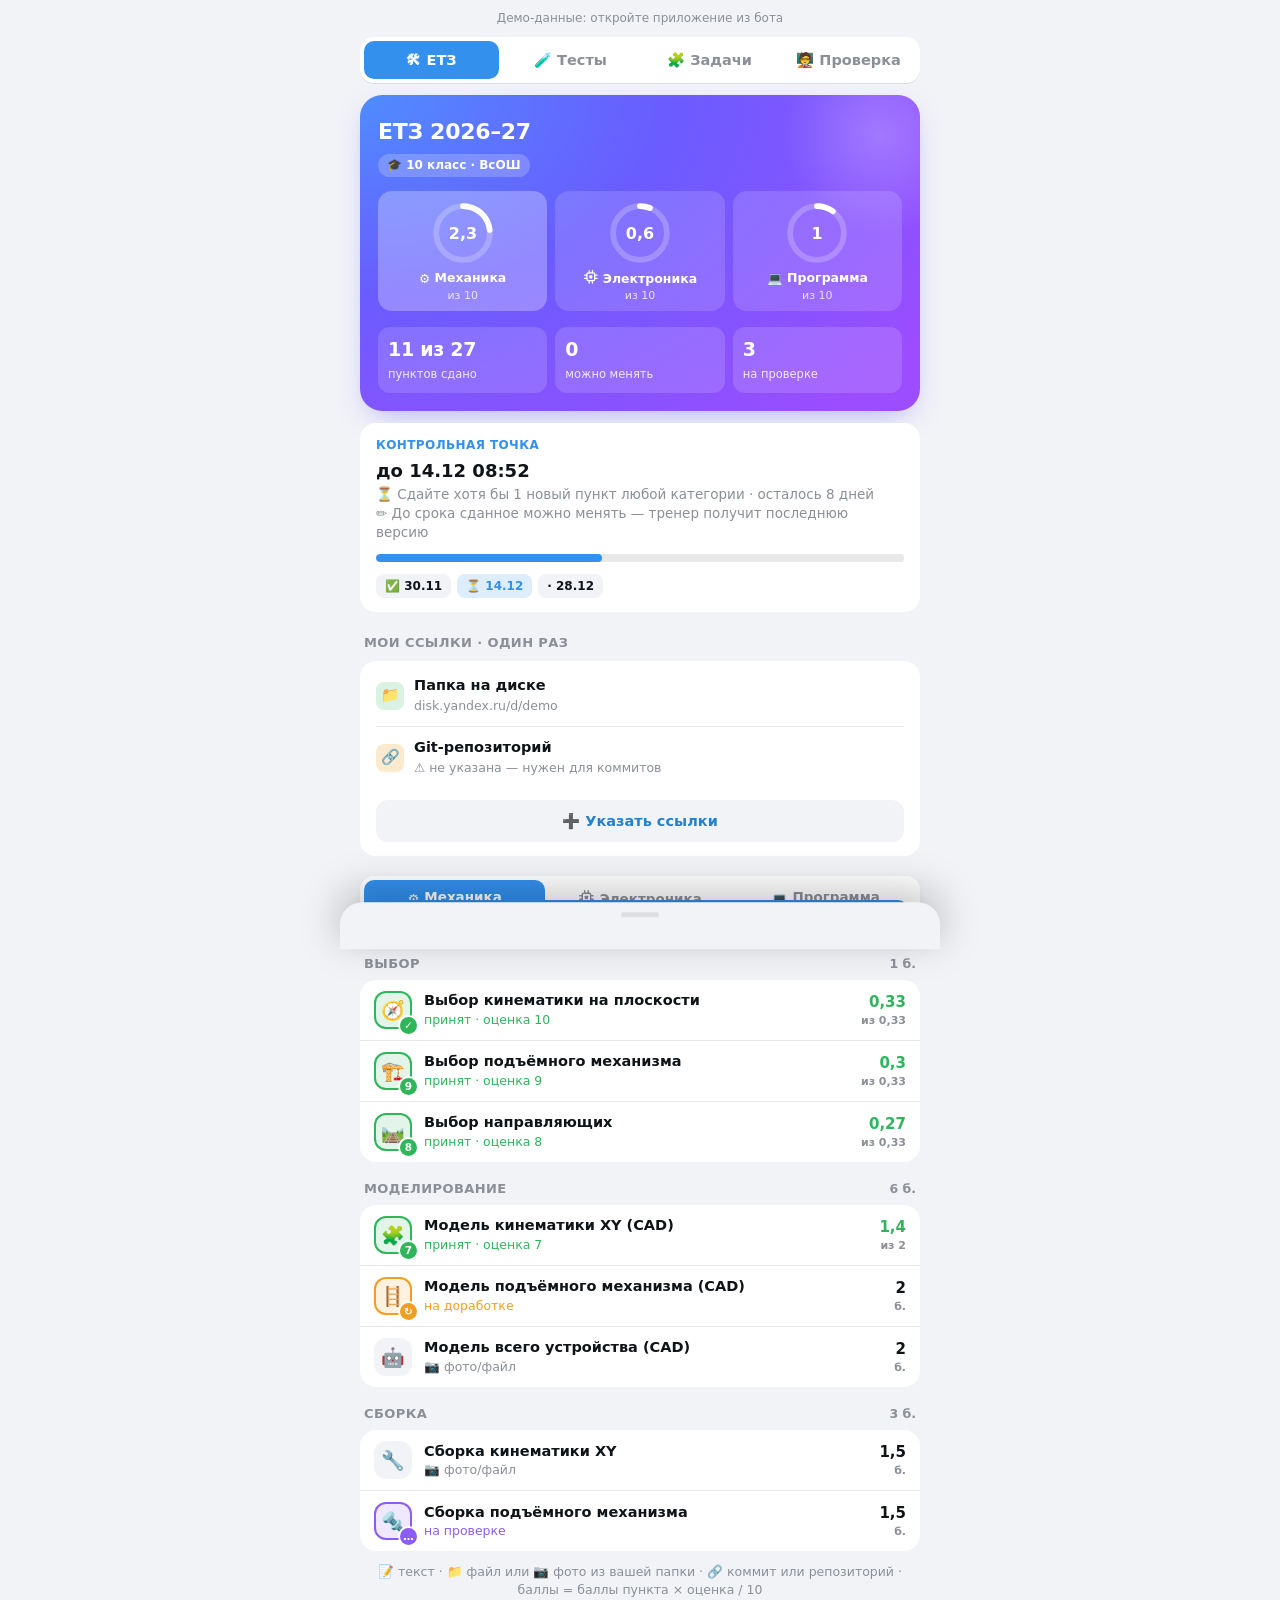
==== docs/app/index.html @ 1a405d2d "Приложение, «Задачи»: тренерам — признаки нейросети у учеников и переход к коду ученика в боте (tkv_" ====
<!doctype html>
<html lang="ru">
<head>
<meta charset="utf-8">
<meta name="viewport" content="width=device-width,initial-scale=1,maximum-scale=1,viewport-fit=cover">
<meta name="robots" content="noindex">
<title>CPM Robotics</title>
<script src="https://telegram.org/js/telegram-web-app.js"></script>
<style>
:root{
  --bg:var(--tg-theme-secondary-bg-color,#f2f3f7);
  --card:var(--tg-theme-section-bg-color,var(--tg-theme-bg-color,#fff));
  --text:var(--tg-theme-text-color,#0f1419);
  --hint:var(--tg-theme-hint-color,#8a8f98);
  --link:var(--tg-theme-link-color,#2481cc);
  --accent:var(--tg-theme-button-color,#3390ec);
  --accent-t:var(--tg-theme-button-text-color,#fff);
  --sep:var(--tg-theme-section-separator-color,rgba(127,127,127,.18));
  --ok:#2fb55a;--rev:#8b5cf6;--warn:#f0a020;--bad:#e5484d;--none:#9aa1ab;
  --r:16px;
}
@media (prefers-color-scheme:dark){:root:not(.tg){--bg:#101418;--card:#1b2128;--text:#f1f3f5;--hint:#8b95a1;--sep:rgba(255,255,255,.08)}}
*{box-sizing:border-box;-webkit-tap-highlight-color:transparent}
[hidden]{display:none!important}
html,body{margin:0;background:var(--bg);color:var(--text)}
body{font:15px/1.4 -apple-system,system-ui,"Segoe UI",Roboto,sans-serif;padding:10px 14px calc(24px + env(safe-area-inset-bottom));min-height:100vh}
.wrap{max-width:560px;margin:0 auto}
button{font:inherit;color:inherit}

/* tabs */
.tabs{position:sticky;top:0;z-index:5;display:flex;gap:4px;padding:4px;margin:0 0 12px;border-radius:14px;background:var(--card);box-shadow:0 1px 0 var(--sep)}
.tabs button{flex:1;min-width:0;white-space:nowrap;overflow:hidden;text-overflow:ellipsis;border:0;background:none;padding:9px 0;border-radius:10px;font-weight:700;font-size:14.5px;color:var(--hint);transition:background .2s,color .2s}
.tabs button.on{background:var(--accent);color:var(--accent-t)}
@media (max-width:400px){.tabs button{font-size:13px}}
.pane{display:none}.pane.on{display:block}

/* hero */
.hero{position:relative;overflow:hidden;border-radius:22px;padding:20px 18px 18px;color:#fff;box-shadow:0 10px 30px -12px rgba(90,80,255,.55)}
.hero.rep{background:radial-gradient(120% 140% at 0% 0%,#4f8cff 0%,#6a5cff 45%,#9b4dff 100%)}
.hero.job{background:radial-gradient(120% 140% at 0% 0%,#f7b733 0%,#fc6767 55%,#c2367a 100%);box-shadow:0 10px 30px -12px rgba(252,103,103,.55)}
.hero.tst{background:radial-gradient(120% 140% at 0% 0%,#18c29c 0%,#13a2c8 50%,#2f6bff 100%);box-shadow:0 10px 30px -12px rgba(19,162,200,.55)}
.hero::after{content:"";position:absolute;right:-60px;top:-60px;width:200px;height:200px;border-radius:50%;background:radial-gradient(circle,rgba(255,255,255,.22),rgba(255,255,255,0) 70%)}
.hero .top{display:flex;align-items:center;gap:16px;position:relative;z-index:1}
.ring{width:96px;height:96px;flex:none}
.ring circle{fill:none;stroke-width:9}
.ring .bgc{stroke:rgba(255,255,255,.22)}
.ring .fg{stroke:#fff;stroke-linecap:round;transition:stroke-dashoffset 1.1s cubic-bezier(.2,.8,.2,1)}
.ring text{fill:#fff;font-weight:800}
.hello{font-size:13px;opacity:.85}
.title{font-size:22px;font-weight:800;letter-spacing:-.3px;margin:2px 0 6px}
.chip{display:inline-flex;align-items:center;gap:5px;font-size:12px;font-weight:600;padding:3px 9px;border-radius:99px;background:rgba(255,255,255,.2)}
.stats{display:grid;grid-template-columns:repeat(3,1fr);gap:8px;margin-top:16px;position:relative;z-index:1}
.stat{background:rgba(255,255,255,.14);border-radius:12px;padding:9px 10px}
.stat b{display:block;font-size:19px;font-weight:800;letter-spacing:-.3px}
.stat span{font-size:11.5px;opacity:.85}
.stat b small{font-size:12px;font-weight:700;opacity:.75;letter-spacing:0}
.stat .bar{height:4px;border-radius:2px;background:rgba(255,255,255,.25);margin:4px 0 3px;overflow:hidden}
.stat .bar i{display:block;height:100%;width:0;border-radius:2px;background:#fff;transition:width 1s ease}.num{font:800 40px/1 ui-monospace,Menlo,Consolas,monospace;letter-spacing:2px;margin:4px 0}
.copy{border:0;border-radius:10px;padding:7px 12px;background:rgba(255,255,255,.22);color:#fff;font-weight:700;font-size:13px}

h2{font-size:13px;font-weight:600;text-transform:uppercase;letter-spacing:.4px;color:var(--hint);margin:22px 4px 8px}
.card{background:var(--card);border-radius:var(--r);padding:14px 16px}
.now .lbl{font-size:12px;font-weight:700;color:var(--accent);text-transform:uppercase;letter-spacing:.4px}
.now .nm{font-size:18px;font-weight:700;margin:4px 0 2px}
.now .meta{color:var(--hint);font-size:13.5px}
.timebar{height:8px;border-radius:4px;background:var(--sep);overflow:hidden;margin:12px 0 6px}
.timebar i{display:block;height:100%;border-radius:4px;width:0;transition:width 1s ease}
.tl{display:flex;justify-content:space-between;font-size:12px;color:var(--hint)}
.need{display:flex;flex-wrap:wrap;gap:6px;margin-top:12px}
.need span{font-size:12px;padding:4px 9px;border-radius:8px;background:var(--bg)}
.empty{text-align:center;padding:24px 16px}
.empty .em{font-size:42px}
.empty .sub{margin-top:4px}

/* list (stages + events) */
.st{position:relative;display:flex;gap:12px;padding:0 0 10px}
.st .rail{position:relative;width:30px;flex:none;display:flex;justify-content:center}
.st .rail::before{content:"";position:absolute;top:32px;bottom:-10px;width:2px;background:var(--sep)}
.st:last-child .rail::before{display:none}
.dot{position:relative;z-index:1;width:30px;height:30px;border-radius:50%;display:flex;align-items:center;justify-content:center;color:#fff;font-weight:800;font-size:13px;margin-top:10px}
.body{flex:1;min-width:0;background:var(--card);border-radius:var(--r);padding:11px 14px;cursor:pointer;transition:transform .15s}
.body:active{transform:scale(.985)}
.st.cur .body{box-shadow:0 0 0 2px var(--accent)}
.row1{display:flex;align-items:center;gap:8px}
.row1 b{flex:1;min-width:0;font-size:15px;white-space:nowrap;overflow:hidden;text-overflow:ellipsis}
.pill{flex:none;font-size:11.5px;font-weight:700;padding:3px 8px;border-radius:8px}
.cv{flex:none;color:var(--hint);font-size:20px;line-height:1;transition:transform .25s}
.open .cv{transform:rotate(90deg)}
.sub{font-size:12.5px;color:var(--hint);margin-top:2px}
.score{display:inline-flex;gap:2px;margin-left:4px;vertical-align:-1px}
.score i{width:6px;height:10px;border-radius:2px;background:var(--sep)}
.more{display:grid;grid-template-rows:0fr;transition:grid-template-rows .25s ease}
.more>div{overflow:hidden}
.open .more{grid-template-rows:1fr}
.more p{margin:10px 0 0;font-size:13.5px}
.more .k{color:var(--hint)}
.act{display:block;width:100%;margin-top:12px;border:0;border-radius:12px;padding:11px;font-weight:700;font-size:14.5px;background:var(--accent);color:var(--accent-t)}
.act.alt{background:var(--bg);color:var(--link)}
.ev .body{display:block}
.bar{height:8px;border-radius:4px;background:var(--sep);overflow:hidden;margin-top:8px}
.bar i{display:block;height:100%;border-radius:4px}

/* проверка (тренер) */
.hero.chk{background:radial-gradient(120% 140% at 0% 0%,#ff8a4c 0%,#f0569b 50%,#8b5cf6 100%);box-shadow:0 10px 30px -12px rgba(240,86,155,.5)}
.hero .act.lt{background:#fff;color:#c2367a;margin-top:14px;position:relative;z-index:1}
.dl{display:flex;align-items:center;gap:10px;padding:10px 0;border-top:1px solid var(--sep)}
.dl:first-child{border-top:0;padding-top:0}.dl:last-child{padding-bottom:0}
.dl .n{width:28px;height:28px;flex:none;border-radius:8px;display:flex;align-items:center;justify-content:center;font-weight:800;font-size:13px;color:#fff}
.dl .t{flex:1;min-width:0}.dl .t b{display:block;white-space:nowrap;overflow:hidden;text-overflow:ellipsis;font-size:14.5px}
.dl .t span{font-size:12.5px;color:var(--hint)}
.dl .mini{flex:none;border:0;border-radius:9px;padding:6px 10px;background:var(--bg);color:var(--link);font-weight:700;font-size:12.5px}
.search{display:flex;gap:8px;align-items:center;background:var(--card);border-radius:12px;padding:0 12px;margin-bottom:8px}
.search input{flex:1;min-width:0;border:0;outline:0;background:none;color:var(--text);font:inherit;padding:11px 0}
.search input::placeholder{color:var(--hint)}
.chips{display:flex;gap:6px;overflow-x:auto;margin-bottom:10px;scrollbar-width:none}
.chips::-webkit-scrollbar{display:none}
.chips button{flex:none;border:0;border-radius:99px;padding:6px 12px;font-size:13px;font-weight:600;background:var(--card);color:var(--hint)}
.chips button.on{background:var(--text);color:var(--card)}
.mx{overflow-x:auto}
.mx table{border-collapse:separate;border-spacing:4px;width:100%}
.mx th{font-size:12px;font-weight:600;color:var(--hint);padding:0 0 2px}
.mx td.nm{padding:0 6px 0 2px;font-size:14.5px;white-space:nowrap;max-width:46vw;overflow:hidden;text-overflow:ellipsis;cursor:pointer}
.mx td.nm i{font-style:normal;color:var(--hint);font-size:12px}
.mx td.c{width:40px;min-width:40px;height:36px;border-radius:9px;text-align:center;font-weight:800;font-size:14px;color:#fff;background:var(--sep);cursor:pointer;transition:transform .12s}
.mx td.c:active{transform:scale(.9)}
.legend{display:flex;flex-wrap:wrap;gap:4px 12px;font-size:12px;color:var(--hint);margin-top:10px}
.legend span::before{content:"";display:inline-block;width:10px;height:10px;border-radius:3px;margin-right:5px;vertical-align:-1px;background:var(--c)}
/* панель снизу: формы */
.ov{position:fixed;inset:0;z-index:30;background:rgba(0,0,0,.45);opacity:0;pointer-events:none;transition:opacity .2s}
.ov.on{opacity:1;pointer-events:auto}
.sh{position:fixed;left:0;right:0;bottom:0;z-index:31;max-width:600px;margin:0 auto;max-height:92vh;overflow-y:auto;overscroll-behavior:contain;
  background:var(--bg);border-radius:22px 22px 0 0;padding:6px 16px calc(22px + env(safe-area-inset-bottom));
  transform:translateY(105%);transition:transform .3s cubic-bezier(.2,.8,.2,1);box-shadow:0 -10px 40px rgba(0,0,0,.25)}
.sh.on{transform:none}
.sh::before{content:"";display:block;width:38px;height:5px;border-radius:3px;background:var(--sep);margin:4px auto 10px}
.shh{display:flex;align-items:center;gap:8px;margin-bottom:4px}.shh b{flex:1;font-size:19px;letter-spacing:-.2px}
.shh .x{flex:none;border:0;background:var(--card);border-radius:50%;width:32px;height:32px;color:var(--hint);font-size:15px}
.sht{font-weight:700;font-size:15.5px}.shs{color:var(--hint);font-size:13px;margin-top:2px}
.cmt{background:color-mix(in srgb,var(--warn) 15%,var(--card));border-radius:12px;padding:10px 12px;margin-top:10px;font-size:14px}
.fld{display:block;background:var(--card);border-radius:12px;padding:9px 12px 8px;margin-top:10px;position:relative;transition:box-shadow .15s}
.fld .fl{display:block;font-size:12px;font-weight:600;color:var(--hint);margin-bottom:2px;padding-right:60px}
.fld textarea,.fld input{display:block;width:100%;border:0;outline:0;background:none;color:var(--text);font:inherit;resize:none;padding:2px 0}
.fld textarea{min-height:44px}
.fld input[type=datetime-local]{min-height:30px}
.fld .cnt{position:absolute;right:12px;top:9px;font-size:11px;color:var(--hint)}.fld .cnt.bad{color:var(--bad);font-weight:700}
.fld .fh{display:block;font-size:12px;color:var(--hint);margin-top:4px}
.fld .fe{display:block;font-size:12.5px;color:var(--bad);margin-top:3px}.fld .fe:empty{display:none}
.fld:focus-within{box-shadow:0 0 0 1.5px var(--accent)}.fld.bad{box-shadow:0 0 0 1.5px var(--bad)}
.act.ok{background:var(--ok);color:#fff}
.act.warn{background:color-mix(in srgb,var(--warn) 18%,var(--card));color:#c27a00}
.act.ghost{background:none;color:var(--hint);font-weight:600;margin-top:4px}
.row2{display:flex;gap:8px}.row2 .act{flex:1}
.lbl2{font-size:12px;font-weight:600;color:var(--hint);margin:14px 2px 0}
.scores{display:grid;grid-template-columns:repeat(5,1fr);gap:6px;margin-top:6px}
.scores button{border:0;border-radius:11px;padding:11px 0;font-weight:800;font-size:15px;background:var(--card);color:var(--text);transition:transform .1s}
.scores button:active{transform:scale(.92)}
.scores button.on{background:var(--ok);color:#fff}
.rtext{background:var(--card);border-radius:12px;padding:10px 12px;margin-top:10px;font-size:14px;white-space:pre-wrap;word-break:break-word}
.rtext .k{font-size:12px;font-weight:600;color:var(--hint);margin-top:8px}.rtext .k:first-child{margin-top:0}.rtext p{margin:2px 0 0}
.links{display:flex;gap:8px;margin-top:10px}
.links button{flex:1;min-width:0;border:0;border-radius:11px;padding:10px;background:var(--card);color:var(--link);font-weight:700;font-size:13.5px;white-space:nowrap;overflow:hidden;text-overflow:ellipsis}
.qchips{display:flex;flex-wrap:wrap;gap:6px;margin-top:8px}
.qchips button{border:0;border-radius:99px;padding:6px 11px;font-size:12.5px;background:var(--card);color:var(--link)}
.pi{background:var(--card);border-radius:var(--r);padding:12px 14px;margin-bottom:8px;cursor:pointer;transition:transform .15s}
.pi:active{transform:scale(.985)}
.pi .r1{display:flex;align-items:center;gap:8px}.pi .r1 b{flex:1;min-width:0;white-space:nowrap;overflow:hidden;text-overflow:ellipsis}
.pi .ex{font-size:13px;color:var(--hint);margin-top:4px;display:-webkit-box;-webkit-line-clamp:2;-webkit-box-orient:vertical;overflow:hidden}
.late{color:var(--bad);font-weight:700}
.banner{display:flex;align-items:center;gap:10px;background:color-mix(in srgb,var(--accent) 14%,var(--card));border-radius:var(--r);padding:12px 14px;margin-bottom:12px}
.banner .t{flex:1;min-width:0;font-size:14px}.banner .act{width:auto;margin:0;padding:8px 14px}
.banner .x{border:0;background:none;color:var(--hint);font-size:16px}
.tn{display:flex;justify-content:space-between;gap:8px;font-weight:700;margin-top:12px;font-size:14px}
.tq{display:flex;gap:8px;align-items:flex-start;font-size:13.5px;padding:6px 0;border-top:1px solid var(--sep)}
.tq .qi{flex:none;width:18px;text-align:center}.tq .qt{flex:1;min-width:0;word-break:break-word}
.tq .qh{display:block;color:var(--hint);font-size:12.5px}.tq .qs{flex:none;font-weight:800}
.foot{text-align:center;color:var(--hint);font-size:12px;margin-top:18px}
.demo{display:none;margin:0 0 10px;text-align:center;font-size:12px;color:var(--hint)}
.fade{opacity:0;transform:translateY(8px);animation:in .5s cubic-bezier(.2,.8,.2,1) forwards}
@keyframes in{to{opacity:1;transform:none}}
@media (prefers-reduced-motion:reduce){.fade{animation:none;opacity:1;transform:none}.ring .fg,.timebar i{transition:none}}

/* ЕТЗ */
.rings{display:grid;grid-template-columns:repeat(3,1fr);gap:8px;margin-top:14px;position:relative;z-index:1}
.rg{border:0;background:rgba(255,255,255,.14);border-radius:14px;padding:10px 4px 8px;text-align:center;color:#fff;cursor:pointer;transition:background .2s,transform .12s}
.rg:active{transform:scale(.96)}.rg.on{background:rgba(255,255,255,.28)}
.rg .ring{display:block;margin:0 auto}
.rg .l{font-size:12.5px;font-weight:700;margin-top:4px;white-space:nowrap;overflow:hidden;text-overflow:ellipsis}
.rg .m{font-size:11px;opacity:.8}
.rings.dark{margin:12px 0 4px}.rings.dark .rg{background:var(--card);color:var(--text);cursor:default}
.rings.dark .ring .bgc{stroke:var(--sep)}.rings.dark .ring .fg{stroke:var(--ok)}.rings.dark .ring text{fill:var(--text)}
.cps{display:flex;gap:6px;overflow-x:auto;margin-top:12px;scrollbar-width:none}.cps::-webkit-scrollbar{display:none}
.cps span{flex:none;font-size:12px;font-weight:700;padding:4px 9px;border-radius:8px;background:var(--bg)}
.cps span.cur{background:color-mix(in srgb,var(--accent) 16%,var(--card));color:var(--accent)}
.seg{position:sticky;top:58px;z-index:4;display:flex;gap:4px;padding:4px;background:var(--card);border-radius:14px;margin:20px 0 0;box-shadow:0 4px 14px -10px rgba(0,0,0,.4);scroll-margin-top:62px}
.seg button{flex:1;min-width:0;border:0;background:none;border-radius:10px;padding:8px 2px 7px;font-weight:700;font-size:13.5px;color:var(--hint);white-space:nowrap;overflow:hidden;text-overflow:ellipsis}
.seg button small{display:block;font-weight:600;font-size:11px;margin-top:1px}
.seg button.on{background:var(--accent);color:var(--accent-t)}
.grp{display:flex;justify-content:space-between;align-items:baseline;margin:18px 4px 7px}
.grp b{font-size:13px;font-weight:700;text-transform:uppercase;letter-spacing:.4px;color:var(--hint)}
.grp span{font-size:12.5px;font-weight:700;color:var(--hint);white-space:nowrap;flex:none;margin-left:10px}
.list{border-radius:var(--r);overflow:hidden;background:var(--card)}
.it{display:flex;align-items:center;gap:12px;padding:11px 14px;border-top:1px solid var(--sep);cursor:pointer;transition:background .15s}
.list .it:first-child{border-top:0}
.it:active{background:color-mix(in srgb,var(--text) 5%,transparent)}
.it.inc{box-shadow:inset 3px 0 0 var(--accent)}
.it .ic{width:38px;height:38px;flex:none;border-radius:12px;display:flex;align-items:center;justify-content:center;font-size:19px;background:var(--bg);position:relative}
.it .ic .bd{position:absolute;right:-5px;bottom:-5px;min-width:17px;height:17px;padding:0 3px;border-radius:9px;color:#fff;font-size:10.5px;font-weight:800;line-height:17px;text-align:center;box-shadow:0 0 0 2px var(--card)}
.cico{display:inline-flex;vertical-align:-.14em}.cico svg{width:1.25em;height:1.25em}
.it .tx{flex:1;min-width:0}
.it .tx b{display:block;font-size:14.5px;font-weight:600;line-height:1.3}
.it .tx span{display:block;font-size:12.5px;color:var(--hint);margin-top:1px}
.it .pt{flex:none;text-align:right;font-weight:800;font-size:15px;min-width:40px}
.it .pt small{display:block;font-weight:600;font-size:11px;color:var(--hint)}
.it .bdg{flex:none;display:flex;gap:4px}
.legend2{margin:12px 4px 0;text-align:center}
.cart{position:fixed;left:12px;right:12px;bottom:calc(12px + env(safe-area-inset-bottom));z-index:20;max-width:536px;margin:0 auto;display:flex;align-items:center;gap:10px;
  background:var(--accent);color:var(--accent-t);border-radius:16px;padding:10px 10px 10px 16px;box-shadow:0 12px 30px -10px rgba(0,0,0,.45);transform:translateY(160%);transition:transform .3s cubic-bezier(.2,.8,.2,1)}
.cart.on{transform:none}
.cart .t{flex:1;min-width:0;font-weight:800;font-size:14.5px;cursor:pointer}.cart .t small{display:block;font-weight:600;opacity:.85;font-size:12px}
.cart button{flex:none;border:0;border-radius:11px;padding:11px 16px;background:var(--accent-t);color:var(--accent);font-weight:800}
body.withcart{padding-bottom:calc(96px + env(safe-area-inset-bottom))}
.scores{grid-template-columns:repeat(6,1fr)}
.act.dim{opacity:.55}
.dl .n{font-size:15px}
</style>
</head>
<body>
<div class="wrap">
  <div class="demo" id="demo">Демо-данные: откройте приложение из бота</div>
  <div id="banner"></div>
  <nav class="tabs" id="tabs">
    <button data-t="r" class="on">🛠 ЕТЗ</button>
    <button data-t="k">🧪 Тесты</button>
    <button data-t="j" hidden>🧩 Задачи</button>
    <button data-t="c" hidden>🧑‍🏫 Проверка</button>
  </nav>
  <main class="pane on" id="pane-r"></main>
  <main class="pane" id="pane-k"></main>
  <main class="pane" id="pane-j"></main>
  <main class="pane" id="pane-c"></main>
  <div class="foot" id="foot"></div>
</div>
<div class="ov" id="ov"></div>
<div class="sh" id="sh" role="dialog" aria-modal="true"></div>

<script>
(async function(){
const tg = window.Telegram && Telegram.WebApp;
const inTg = !!(tg && tg.platform && tg.platform !== 'unknown');
const $ = id => document.getElementById(id);
const h = (tag, cls, text) => { const e = document.createElement(tag); if (cls) e.className = cls; if (text != null) e.textContent = text; return e; };
const haptic = (k) => { try { inTg && (k === 'sel' ? tg.HapticFeedback.selectionChanged() : tg.HapticFeedback.impactOccurred(k)); } catch (e) {} };

/* ---------- data ---------- */
function decode(s){
  s = s.replace(/-/g,'+').replace(/_/g,'/'); while (s.length % 4) s += '=';
  const bin = atob(s), b = new Uint8Array(bin.length);
  for (let i = 0; i < bin.length; i++) b[i] = bin.charCodeAt(i);
  return JSON.parse(new TextDecoder().decode(b));
}
async function decodeZ(s){   // ?z= — то же, сжатое zlib (длинная сводка тренера)
  s = s.replace(/-/g,'+').replace(/_/g,'/'); while (s.length % 4) s += '=';
  const bin = atob(s), b = new Uint8Array(bin.length);
  for (let i = 0; i < bin.length; i++) b[i] = bin.charCodeAt(i);
  const out = new Blob([b]).stream().pipeThrough(new DecompressionStream('deflate'));
  return JSON.parse(await new Response(out).text());
}
let data = null, zfail = false;
const QS = new URLSearchParams(location.search);
try { if (QS.get('d')) data = decode(QS.get('d')); } catch (e) {}
if (!data && QS.get('z')) { try { data = await decodeZ(QS.get('z')); } catch (e) { zfail = true; } }
const DEMO_E = {"c":[["m","Механика",[["Выбор",10.0],["Моделирование",60.0],["Сборка",30.0]],"фото/файл"],["e","Электроника",[["Выбор",10.0],["Печатная плата",90.0]],"файл"],["p","Программа",[["Git",10.0],["Низкий уровень · микроконтроллер",15.0],["Верхний уровень · логика и перемещение шашек",40.0],["Камера · компьютерное зрение",35.0]],"файл"]],"i":[[101,0,0,"Выбор кинематики на плоскости","Какую кинематику выбрали (декартова, H-bot, CoreXY…) и почему",9,"t","",0.3333,0.3333,0.3333,"🧭"],[102,0,0,"Выбор подъёмного механизма","Чем поднимаете рабочий орган и почему",9,"t","",0.3333,0.3333,0.3333,"🏗️"],[103,0,0,"Выбор направляющих","Какие направляющие и почему",9,"t","",0.3333,0.3333,0.3333,"🛤️"],[104,0,1,"Модель кинематики XY (CAD)","Фото (скриншот) или файл модели из CAD",9,"f","",2.0,2.0,2.0,"🧩"],[105,0,1,"Модель подъёмного механизма (CAD)","Фото (скриншот) или файл модели из CAD",9,"f","",2.0,2.0,2.0,"🪜"],[106,0,1,"Модель всего устройства (CAD)","Фото (скриншот) или файл сборки всего устройства в CAD",9,"f","",2.0,2.0,2.0,"🤖"],[107,0,2,"Сборка кинематики XY","Фото или видео собранной кинематики",9,"f","",1.5,1.5,1.0,"🔧"],[108,0,2,"Сборка подъёмного механизма","Фото или видео собранного механизма",9,"f","",1.5,1.5,1.0,"🔩"],[109,0,2,"Поворот шашки на любой угол 0–360°","Видео: удерживаемая шашка поворачивается на заданный угол",11,"f","",0.0,0.0,1.0,"🔄"],[201,1,0,"Выбор устройства высокого уровня (ПК / микрокомпьютер)","Что будет обрабатывать изображение и почему",9,"t","",0.3333,0.3333,0.3333,"🖥️"],[202,1,0,"Выбор контроллера","Какой контроллер и почему",9,"t","",0.3333,0.3333,0.3333,"🎛️"],[203,1,0,"Выбор питания","Источник питания, напряжения, токи",9,"t","",0.3333,0.3333,0.3333,"🔋"],[204,1,1,"Структурная схема","Файл или скриншот схемы",9,"f","",1.0,1.0,1.0,"🗺️"],[205,1,1,"Принципиальная схема","Файл схемы из CAD",9,"f","",2.0,2.0,2.0,"✏️"],[206,1,1,"Разводка печатной платы","Файл платы или проекта из CAD",9,"f","",3.0,3.0,3.0,"🔀"],[207,1,1,"Монтаж платы","Видео: плата собрана и работает",9,"f","",2.0,2.0,2.0,"🪛"],[208,1,1,"Соблюдены требования к плате","Видео: разъёмы А (аналог.), Б (цифр.), В (UART) работают",9,"f","",1.0,1.0,1.0,"📋"],[301,2,0,"Git-репозиторий","Ссылка на репозиторий проекта (GitHub, GitLab…) с открытым доступом",9,"r","",1.0,1.0,1.0,"🌿"],[302,2,1,"Связь ПК и контроллера","Коммит с кодом связи; видео — по желанию",9,"fc","f",0.75,0.75,0.75,"📡"],[306,2,1,"Движение рабочего органа и подъёмного механизма","Коммит и видео движения",9,"fc","",0.75,0.75,0.75,"🦾"],[307,2,2,"Начальное положение шашек; захват, перенос, установка в клетку","Коммит и видео: шашка перенесена в заданную клетку",9,"fc","",1.7778,1.4545,1.4545,"♟️"],[308,2,2,"Задача с вводом параметров и выводом с ПК","Ввод номера задачи и клеток, вывод хода решения на ПК. Коммит и видео",9,"fc","",1.3333,1.0909,1.0909,"⌨️"],[309,2,2,"Стопка до 5 шашек","Коммит и видео: шашки ставятся друг на друга",9,"fc","",0.8889,0.7273,0.7273,"🥞"],[310,2,2,"Захват верхней шашки из стопки","Коммит и видео",10,"fc","",0.0,0.7273,0.7273,"🔝"],[303,2,3,"Цвета на изображении и их координаты","Коммит и фото/скриншот: найденные шашки и их координаты",9,"fc","",2.1,1.05,1.05,"🎨"],[304,2,3,"Определение листа на поле по меткам ArUco","Коммит и фото/скриншот: найденный лист операционного поля",9,"fc","",1.4,0.7,0.7,"📄"],[305,2,3,"Чтение маркеров на шашках (ArUco, AprilTag, QR)","Коммит и фото/скриншот: прочитанные маркеры",10,"fc","",0.0,0.7,0.7,"🏷️"],[311,2,3,"Графическая фигура на наклейке","Коммит и видео: распознана фигура на наклейке",10,"fc","",0.0,1.05,1.05,"🖼️"]]};   // справочник для демо (в боте он приходит в ссылке)
const now = Date.now()/1000, D = 86400;
let demo = false;
if (!data && !inTg) {
  demo = true;
  data = {v:3, b:'', t:now, e:DEMO_E,
    r:{g:'ВсОШ', gr:10, s:'X987wnnrn' + 'X8nnrnnn' + 'Xr' + 'n'.repeat(9), l:['https://disk.yandex.ru/d/demo', ''],
       cp:[[now-6*D,'ok'],[now+8*D,'next'],[now+22*D,'future']],
       d:{'105':{c:'Нет скриншота подъёмника в разрезе', f:'https://disk.yandex.ru/d/demo/lift.png', v:1}}},
    k:{n:'0417', e:[[12,'Олимпиада — школьный этап','01.11.2026',34,40,1,now+25*D,
        [['Теория',14,20,[['Задание 1','42',1,4],['Задание 2','3,14',1,4],['Задание 3','',0,0,'12',4],['Задание 4','B',1,6],['Задание 5','17',0,0,'21',2]]],
         ['Практика',20,20,[['Робот проехал трассу','да',1,10],['Время, с','48',1,10],['Комментарий','аккуратная сборка',2,0]]]]],
       [9,'Входной тест','15.10.2026',18,30,0,0]]},
    j:{t:[[1,'4 светодиода',10,1,now+9*D,'💡',[['Начальное состояние — все 4 светодиода на 20 %',2],['Яркость по номеру, остальные не меняются',3],['Яркость больше 100 → 100 %',1],['Яркость меньше 0 → 0 %',1],['Неверный номер — все 4 мигают 3 раза',2],['После ошибки — прежнее состояние',1]]],
          [2,'Бегущий огонь',10,0,0,'🚦',[['Скорость',5],['Направление',5]]]],
       m:[[1,7.5,3,[2,3,1,0,1,0.5]]],
       s:{g:['ВсОШ Роботы','Pico 7–8'], u:[['Волкова Д.',0,[[1,10,2]]],['Зайцева В.',1,[[1,7.5,3]]],['Иванов А.',0,[[1,4,1]]],['Козлов Р.',1,[]]]}},
    c:{g:'ВсОШ', q:3, a:1, cp:[[1,now-6*D],[2,now+8*D],[3,now+22*D]],
       u:[[1,'Волкова Д.',9,'X98Xrnnnn'+'X9nnnnnn'+'X'+'n'.repeat(10),0],[2,'Зайцева В.',10,'XXX9X8nnn'+'XXXnnnnn'+'X7'+'n'.repeat(9),0],
          [3,'Иванов А.',10,'X987wnnrn'+'X8nnrnnn'+'Xr'+'n'.repeat(9),0],[4,'Козлов Р.',11,'987'+'n'.repeat(25),1],
          [5,'Новиков Л.',9,'n'.repeat(28),2],[6,'Орлова Е.',11,'XXXXXXXX9'+'XXX9Xnnn'+'X9X'+'n'.repeat(8),0],[7,'Смирнов К.',10,'w'+'n'.repeat(27),1,0]],
       p:[[21,3,108,1,now-2*D,'Собрали подъёмник на ходовом винте, видео подъёма и опускания.','https://disk.yandex.ru/d/demo/lift.mp4','',0],
          [22,3,205,1,now-30*3600,'','https://disk.yandex.ru/d/demo/schema.pdf','',0],
          [23,3,302,1,now-5*3600,'Связь по UART 115200, протокол — строки G-кода','','https://github.com/demo/robot/commit/3f2a9c1',0]]}};
}
data = data || {v:3};
const BOT = data.b || '';

function openBot(arg){
  if (!BOT) { inTg ? tg.showAlert('Откройте чат с ботом.') : null; return; }
  const url = 'https://t.me/' + BOT + '?start=' + arg;
  haptic('medium');
  if (inTg) { tg.openTelegramLink(url); tg.close(); } else location.href = url;
}

/* ---------- отправка боту ----------
   Кнопка «📱 Приложение» под полем ввода (в ссылке kb=1) — страница отправляет Telegram.WebApp.sendData, бот отвечает
   в чате и присылает свежую кнопку. Кнопка меню («Приложение» слева от поля ввода) так не умеет: там действие
   сохраняется, бот присылает кнопку под полем ввода — оттуда оно уходит одним касанием. */
const KB = inTg && QS.get('kb') === '1';
const MAXT = 1500;
function notify(t){ inTg ? tg.showAlert(t) : alert(t); }
function store(k, v){ try { v == null ? localStorage.removeItem(k) : localStorage.setItem(k, typeof v === 'string' ? v : JSON.stringify(v)); } catch (e) {} }
function load(k){ try { const v = localStorage.getItem(k); return v ? JSON.parse(v) : null; } catch (e) { return null; } }
/* «Не отправлено» — ещё и в CloudStorage Telegram: localStorage у кнопки меню и кнопки под полем ввода бывает разный */
const cloud = inTg && tg.CloudStorage && tg.isVersionAtLeast && tg.isVersionAtLeast('6.9') ? tg.CloudStorage : null;
function setPending(v){
  store('pending', v);
  if (cloud) { try { v ? cloud.setItem('pending', JSON.stringify(v)) : cloud.removeItem('pending'); } catch (e) {} }
}
/* открыто кнопкой меню — отправлять нельзя (Telegram): сразу к кнопке «📱 Приложение» под полем ввода */
function needKB(){
  if (!inTg || KB) return false;
  tg.showPopup({title: 'Откройте кнопкой внизу', message: 'Сдавать и проверять можно только из кнопки «📱 Приложение» под полем ввода. Бот сейчас пришлёт её — нажмите и сделайте то же там.', buttons: [{type: 'ok'}]}, () => openBot('app'));
  return true;
}
function send(action, what, after){
  const raw = JSON.stringify(action);
  if (new TextEncoder().encode(raw).length > 4096) return notify('Слишком длинно для приложения — сократите текст или сдайте в чате.');
  if (!inTg) { closeSheet(); after && after(); return notify('Демо: в Telegram это сразу уйдёт боту — «' + what + '».'); }
  after && after();
  if (KB) { setPending(null); haptic('medium'); tg.sendData(raw); return; }   // Telegram закроет приложение
  setPending({raw, what, t: Date.now()});
  tg.showPopup({title: 'Почти готово', message: 'Отправлять можно из кнопки «📱 Приложение» под полем ввода. Бот сейчас пришлёт её — нажмите, и «' + what + '» уйдёт одним касанием.', buttons: [{type: 'ok'}]}, () => openBot('app'));
}

/* ---------- панель снизу ---------- */
const ov = $('ov'), sh = $('sh');
function closeSheet(){
  ov.classList.remove('on'); sh.classList.remove('on'); document.body.style.overflow = '';
  if (inTg) { try { tg.BackButton.offClick(closeSheet); tg.BackButton.hide(); } catch (e) {} }
}
function sheet(title, build){
  sh.textContent = '';
  const hd = h('div', 'shh'), x = h('button', 'x', '✕'); x.onclick = closeSheet; hd.append(h('b', '', title), x); sh.append(hd);
  build(sh);
  sh.scrollTop = 0; ov.classList.add('on'); sh.classList.add('on'); document.body.style.overflow = 'hidden'; haptic('light');
  if (inTg) { try { tg.BackButton.onClick(closeSheet); tg.BackButton.show(); } catch (e) {} }
}
ov.onclick = closeSheet;
function field(label, o){
  const w = h('label', 'fld'); w.append(h('span', 'fl', label + (o.req ? ' *' : '')));
  const inp = o.multi ? h('textarea') : h('input');
  if (!o.multi) inp.type = o.type || 'text';
  if (o.ph) inp.placeholder = o.ph;
  inp.value = o.value || ''; w.append(inp);
  if (o.multi) { inp.rows = o.rows || 3; const fit = () => { inp.style.height = 'auto'; inp.style.height = Math.min(inp.scrollHeight, 320) + 'px'; }; inp.addEventListener('input', fit); setTimeout(fit, 0); }
  if (o.max) { const c = h('span', 'cnt'); w.append(c); const u = () => { c.textContent = inp.value.length + ' / ' + o.max; c.classList.toggle('bad', inp.value.length > o.max); }; inp.addEventListener('input', u); u(); }
  if (o.hint) w.append(h('span', 'fh', o.hint));
  const er = h('span', 'fe'); w.append(er);
  inp.addEventListener('input', () => { er.textContent = ''; w.classList.remove('bad'); });
  return {w, inp, val: () => inp.value.trim(), err: t => { er.textContent = t || ''; w.classList.toggle('bad', !!t); }};
}
function linkBtn(box, items){
  const r = h('div', 'links');
  items.filter(([, u]) => u).forEach(([t, u]) => { const b = h('button', '', t); b.onclick = () => inTg ? tg.openLink(u) : window.open(u, '_blank'); r.append(b); });
  if (r.childNodes.length) box.append(r);
}
const URL_RE = /^https?:\/\/\S+\.\S+$/i;

/* ---------- helpers ---------- */
const pad = v => (v < 10 ? '0' : '') + v;
const msk = ts => new Date((ts + 3*3600)*1000);
const dm = ts => { const t = msk(ts); return pad(t.getUTCDate()) + '.' + pad(t.getUTCMonth()+1); };
const dmhm = ts => { const t = msk(ts); return dm(ts) + ' ' + pad(t.getUTCHours()) + ':' + pad(t.getUTCMinutes()); };
function plural(n, a, b, c){ n = Math.abs(n) % 100; const m = n % 10; return n > 10 && n < 20 ? c : m > 1 && m < 5 ? b : m === 1 ? a : c; }
function left(ts){
  const s = ts - now;
  if (s <= 0) return {v:'0', l:'срок прошёл', txt:'срок прошёл'};
  const d = Math.floor(s/D);
  if (d >= 1) return {v:String(d), l:plural(d,'день','дня','дней') + ' до срока', txt:'осталось ' + d + ' ' + plural(d,'день','дня','дней')};
  const hh = Math.max(1, Math.ceil(s/3600));
  return {v:hh + ' ч', l:'до срока', txt:'осталось ' + hh + ' ' + plural(hh,'час','часа','часов')};
}
const fmt = x => x == null ? '—' : (Math.round(x*10)/10).toString().replace('.', ',');
function empty(pane, em, title, sub, btnText, arg){
  const c = h('section', 'card empty fade');
  c.append(h('div', 'em', em), h('b', '', title));
  if (sub) c.append(h('div', 'sub', sub));
  if (btnText) { const b = h('button', 'act', btnText); b.onclick = () => openBot(arg); c.append(b); }
  pane.append(c);
}
function hero(cls, ringFrac, ringText, hello, title, chip, stats){
  const s = h('section', 'hero fade ' + cls), top = h('div', 'top');
  if (ringText != null) {
    top.innerHTML = '<svg class="ring" viewBox="0 0 100 100"><circle class="bgc" cx="50" cy="50" r="42"/><circle class="fg" cx="50" cy="50" r="42" transform="rotate(-90 50 50)" stroke-dasharray="263.9" stroke-dashoffset="263.9"/><text x="50" y="57" text-anchor="middle" font-size="22"></text></svg>';
    top.querySelector('text').textContent = ringText;
    const fg = top.querySelector('.fg');
    setTimeout(() => { fg.style.strokeDashoffset = String(263.9 * (1 - ringFrac)); }, 150);
  }
  const t = h('div'); if (hello) t.append(h('div', 'hello', hello)); t.append(h('div', 'title', title));
  if (chip) t.append(h('span', 'chip', chip));
  top.append(t); s.append(top);
  if (stats) { const g = h('div', 'stats'); stats.forEach(([v, l]) => { const e = h('div', 'stat'); e.append(h('b', '', v), h('span', '', l)); g.append(e); }); s.append(g); }
  return s;
}
const user = inTg && tg.initDataUnsafe && tg.initDataUnsafe.user;

/* ---------- ЕТЗ: справочник пунктов (общий для ученика и тренера) ---------- */
const CATI = {m: '⚙️', e: 'chip', p: '💻'};
const CHIP = '<svg viewBox="0 0 24 24" fill="none" stroke="currentColor" stroke-width="2" stroke-linecap="round" aria-hidden="true"><rect x="6" y="6" width="12" height="12" rx="2.2"/><rect x="9.6" y="9.6" width="4.8" height="4.8" rx=".8" fill="currentColor" stroke="none"/><path d="M9.5 2.5v3.5M14.5 2.5v3.5M9.5 18v3.5M14.5 18v3.5M2.5 9.5h3.5M2.5 14.5h3.5M18 9.5h3.5M18 14.5h3.5"/></svg>';
/* значок категории: у Электроники — нарисованная микросхема (такого эмодзи нет), у остальных — эмодзи */
function catIco(c){ const e = h('span', 'cico'); if (c.em === 'chip') e.innerHTML = CHIP; else e.textContent = c.em; return e; }
const withCat = (el, c, rest) => { el.append(catIco(c), ' ' + rest); return el; };
const E = (function(e){
  if (!e || !e.i) return null;
  return {cats: (e.c || []).map(([k, t, g, fl], i) => ({k, t, i, em: CATI[k] || '•', fl: fl || 'файл', groups: (g || []).map(([gt, sh]) => ({t: gt, sh}))})),
          items: e.i.map((x, n) => ({n, id: x[0], ci: x[1], gi: x[2], t: x[3], hint: x[4] || '', gr: x[5], need: x[6] || '', opt: x[7] || '', pts: [x[8] || 0, x[9] || 0, x[10] || 0], em: x[11] || ''}))};
})(data.e);
const ITEM = E ? Object.fromEntries(E.items.map(it => [it.id, it])) : {};
const ptsOf = (it, gr) => it.pts[Math.min(2, Math.max(0, (gr || 9) - 9))] || 0;
const fp = v => String(Math.round((v || 0) * 100) / 100).replace('.', ',');
function stOf(ch){ ch = ch || 'n'; return ch === 'n' || ch === 'r' || ch === 'w' ? {k: ch, sc: null} : {k: 'a', sc: ch === 'X' ? 10 : +ch || 0}; }
const SK = {a: {c: 'var(--ok)', t: 'принят', e: '✓'}, r: {c: 'var(--rev)', t: 'на проверке', e: '…'},
            w: {c: 'var(--warn)', t: 'на доработке', e: '↻'}, n: {c: 'var(--none)', t: 'не сдан', e: ''},
            o: {c: 'var(--accent)', t: 'сдан · можно менять до срока', e: '✎'}};
/* статус пункта у ученика: «r» со сданным до срока ("o" в R.d) — ещё можно менять, тренер его не видит */
function stMine(it){ const s = stOf(((R && R.s) || '')[it.n]); return s.k === 'r' && ((R.d || {})[it.id] || {}).o ? {k: 'o', sc: null} : s; }
function catPoints(line, gr){
  const out = E.cats.map(() => 0);
  E.items.forEach((it, i) => { if (it.gr > gr) return; const s = stOf(line[i]); if (s.k === 'a') out[it.ci] += ptsOf(it, gr) * s.sc / 10; });
  return out.map(v => Math.min(10, v));
}
const NEEDI = {t: '📝', f: '📁', c: '🔗', r: '🔗'};
const NEEDT = {t: 'текст', f: 'файл', c: 'коммит', r: 'репозиторий'};
const fileLbl = it => (E.cats[it.ci] || {}).fl || 'файл';
const needI = (it, n) => n === 'f' && fileLbl(it) !== 'файл' ? '📷' : NEEDI[n];
const needT = (it, n) => n === 'f' ? fileLbl(it) : NEEDT[n];
const needIcons = it => it.need.split('').map(n => needI(it, n)).join('');
/* кружок пункта: его эмодзи; статус — цветной ободок и значок в углу */
function itemIc(it, s){
  const k = SK[s.k], ic = h('div', 'ic', it.em || needIcons(it).slice(0, 2));
  if (s.k !== 'n') { ic.style.boxShadow = 'inset 0 0 0 2px ' + k.c; ic.style.background = 'color-mix(in srgb, ' + k.c + ' 14%, var(--card))'; ic.append(h('span', 'bd', s.k === 'a' ? (s.sc === 10 ? '✓' : String(s.sc)) : k.e)); ic.lastChild.style.background = k.c; }
  return ic;
}
const pill = (text, color) => { const p = h('span', 'pill', text); p.style.color = color; p.style.background = 'color-mix(in srgb, ' + color + ' 16%, transparent)'; return p; };
function ringSvg(frac, text, size){
  const w = h('div'); w.innerHTML = '<svg class="ring" viewBox="0 0 100 100" style="width:' + size + 'px;height:' + size + 'px"><circle class="bgc" cx="50" cy="50" r="42"/><circle class="fg" cx="50" cy="50" r="42" transform="rotate(-90 50 50)" stroke-dasharray="263.9" stroke-dashoffset="263.9"/><text x="50" y="59" text-anchor="middle" font-size="25"></text></svg>';
  w.querySelector('text').textContent = text;
  const fg = w.querySelector('.fg'); setTimeout(() => { fg.style.strokeDashoffset = String(263.9 * (1 - Math.min(1, frac))); }, 150);
  return w.firstChild;
}

/* ---------- проверка ссылок (как в боте: reports/logic.py; окончательно проверяет бот) ---------- */
const YA = /(^|\.)(disk\.yandex\.(ru|com|kz|by)|disk\.360\.yandex\.ru|yadi\.sk)$/i;
const DISKS = /(^|\.)(drive\.google\.com|cloud\.mail\.ru)$/i;
const GITS = /(^|\.)(github\.com|gitlab\.com|gitflic\.ru|bitbucket\.org|codeberg\.org)$/i;
const hostOf = u => { try { return new URL(u).hostname.replace(/^www\./, '').toLowerCase(); } catch (e) { return ''; } };
const pathOf = u => { try { return decodeURI(new URL(u).pathname).replace(/\/+$/, ''); } catch (e) { return ''; } };
const reEsc = s => s.replace(/[.*+?^${}()|[\]\\]/g, '\\$&');
function chkFolder(u){
  if (!URL_RE.test(u)) return 'Ссылка должна начинаться с https://';
  const hh = hostOf(u);
  if (!YA.test(hh) && !DISKS.test(hh)) return 'Нужна папка на Яндекс Диске, Google Drive или в Облаке Mail.ru';
  if (YA.test(hh) && !/^\/(d|i)\/[^/]+/.test(pathOf(u))) return 'Это не публичная ссылка: откройте доступ к папке по ссылке и скопируйте её (https://disk.yandex.ru/d/…)';
  return '';
}
function chkFile(u, folder){
  if (!URL_RE.test(u)) return 'Ссылка должна начинаться с https://';
  if (!folder) return 'Сначала укажите папку на диске — «Мои ссылки»';
  if (YA.test(hostOf(folder)) && !(YA.test(hostOf(u)) && pathOf(u).startsWith(pathOf(folder) + '/')))
    return 'Файл должен быть из вашей папки: откройте папку, нажмите на файл и скопируйте адрес';
  return '';
}
function chkRepo(u){
  if (!URL_RE.test(u)) return 'Ссылка должна начинаться с https://';
  if (!GITS.test(hostOf(u))) return 'Нужен репозиторий на GitHub, GitLab, GitFlic, Bitbucket или Codeberg';
  if (pathOf(u).split('/').filter(Boolean).length < 2) return 'Нужна ссылка на сам репозиторий: https://github.com/<владелец>/<репозиторий>';
  return '';
}
function chkCommit(u, repo){
  if (!URL_RE.test(u)) return 'Ссылка должна начинаться с https://';
  if (!repo) return 'Сначала укажите git-репозиторий — «Мои ссылки»';
  const base = pathOf(repo).replace(/\.git$/, '').toLowerCase();
  if (hostOf(u) !== hostOf(repo) || !pathOf(u).toLowerCase().startsWith(base + '/')) return 'Коммит должен быть из вашего репозитория ' + repo;
  if (!new RegExp('^' + reEsc(base) + '(/-)?/commits?/[0-9a-f]{7,40}$').test(pathOf(u).toLowerCase())) return 'Нужна ссылка на коммит: ' + repo + '/commit/…';
  return '';
}
const cleanUrl = u => u.split('#')[0].split('?')[0].replace(/\/+$/, '');

/* ---------- ученик: вкладка «ЕТЗ» ---------- */
const R = data.r || null;
let cart = load('cart') || {};            // пункты к отправке: id → {t, f, k}
let pl = load('links');                    // ссылки «один раз», ещё не отправленные: {d, g}
let curCat = +(load('cat') || 0) || 0;
const links = () => ({d: (pl && pl.d) || (R && R.l && R.l[0]) || '', g: (pl && pl.g) || (R && R.l && R.l[1]) || ''});
if (R && R.s && E) {   // в корзине — только то, что ещё можно сдать
  Object.keys(cart).forEach(id => { const it = ITEM[id]; if (!it || it.gr > (R.gr || 9)) delete cart[id]; });
}
const cartEl = h('div', 'cart'); document.body.append(cartEl);

function renderReports(){
  const pane = $('pane-r'); pane.textContent = '';
  if (!R) return empty(pane, '📚', 'Загрузите свои данные', 'Бот обновит приложение — потом откройте его ещё раз.', '🔄 Загрузить мои данные', 'app');
  if (R.x === 'reg') return empty(pane, '📝', 'Вы ещё не зарегистрированы', 'Отправьте боту /reports — он спросит класс, и здесь появятся ваши пункты ЕТЗ.');
  if (!E || !E.items.length) return empty(pane, '🗓️', 'Пункты ЕТЗ пока не заданы', 'Тренер скоро добавит');
  const gr = R.gr || 9, line = R.s || '';
  const mine = E.items.filter(it => it.gr <= gr).map(it => Object.assign({}, it, {s: stMine(it)}));
  /* баллы — от бота (по последней принятой версии: доработка, пока её не проверили, баллы не меняет) */
  const P = Array.isArray(R.p) && R.p.length === E.cats.length ? R.p.map(v => Math.min(10, +v || 0)) : catPoints(line, gr);
  if (curCat >= E.cats.length) curCat = 0;

  /* шапка: три кольца */
  const hs = h('section', 'hero rep fade'), top = h('div');
  top.style.cssText = 'position:relative;z-index:1';
  top.append(h('div', 'title', 'ЕТЗ 2026–27'), h('span', 'chip', '🎓 ' + gr + ' класс · ' + (R.g || 'ВсОШ')));
  hs.append(top);
  const rg = h('div', 'rings');
  E.cats.forEach((c, i) => {
    const b = h('button', 'rg' + (i === curCat ? ' on' : ''));
    b.append(ringSvg(P[i] / 10, fp(P[i]), 64), withCat(h('div', 'l'), c, c.t), h('div', 'm', 'из 10'));
    b.onclick = () => { curCat = i; store('cat', i); haptic('sel'); renderReports(); const el = $('cats'); el && el.scrollIntoView({behavior: 'smooth', block: 'start'}); };
    rg.append(b);
  });
  hs.append(rg);
  const sent = mine.filter(it => it.s.k !== 'n').length, open = mine.filter(it => it.s.k === 'o').length, wait = mine.filter(it => it.s.k === 'r').length;
  /* прогноз на олимпиаде — от бота (reports_etz.yaml → forecast); старый бот без "f" — прежний счётчик */
  const F = R.f && R.f.m > 0 ? R.f : null;
  const g = h('div', 'stats');
  [[sent + ' из ' + mine.length, 'пунктов сдано'], F ? null : [String(open), 'можно менять'], [String(wait), 'на проверке']]
    .forEach((x, i) => {
      const e = h('div', 'stat');
      if (x) e.append(h('b', '', x[0]), h('span', '', x[1]));
      else {   /* средняя плитка: прогноз регионального этапа */
        const b = h('b', '', '≈' + fp(F.r)); b.append(h('small', '', ' / ' + fp(F.m)));
        const bar = h('div', 'bar'), fill = h('i'); bar.append(fill);
        setTimeout(() => { fill.style.width = Math.min(100, F.r / F.m * 100) + '%'; }, 150);
        e.append(b, bar, h('span', '', 'прогноз · регион'));
      }
      g.append(e);
    });
  hs.append(g);
  pane.append(hs);

  /* контрольная точка */
  const cps = (R.cp || []).map(([ts, st]) => ({ts, st}));
  if (cps.length) {
    const nx = cps.find(c => c.st === 'next' || c.st === 'done'), debt = cps.filter(c => c.st === 'debt').length;
    const c = h('section', 'card now fade');
    c.style.marginTop = '12px';
    c.append(h('div', 'lbl', 'Контрольная точка'));
    if (nx) {
      c.append(h('div', 'nm', 'до ' + dmhm(nx.ts)));
      c.append(h('div', 'meta', nx.st === 'done' ? '✅ Новый пункт к ней уже сдан' : '⏳ Сдайте хотя бы 1 новый пункт любой категории · ' + left(nx.ts).txt));
      c.append(h('div', 'meta', '✏️ До срока сданное можно менять — тренер получит последнюю версию'));
      const prev = cps.filter(x => x.ts < nx.ts).pop(), start = prev ? prev.ts : nx.ts - 14*D;
      const pct = Math.min(100, Math.max(3, (now - start) / (nx.ts - start) * 100));
      const tb = h('div', 'timebar'), bar = h('i'); bar.style.background = nx.st === 'done' ? 'var(--ok)' : pct > 75 ? 'var(--warn)' : 'var(--accent)'; tb.append(bar); c.append(tb);
      setTimeout(() => { bar.style.width = pct + '%'; }, 250);
    } else c.append(h('div', 'nm', 'Все точки пройдены'));
    if (debt) { const cm = h('div', 'cmt'); cm.append(h('b', '', '⚠️ Долг: ' + debt + '. '), 'Сдайте новые пункты — каждый закроет одну пропущенную точку.'); c.append(cm); }
    const row = h('div', 'cps');
    const CPI = {ok: '✅', late: '☑️', debt: '⚠️', done: '✅', next: '⏳', future: '·'};
    cps.forEach(x => row.append(h('span', x.st === 'next' || x.st === 'done' ? 'cur' : '', CPI[x.st] + ' ' + dm(x.ts))));
    c.append(row); pane.append(c);
  }

  /* мои ссылки */
  pane.append(h('h2', 'fade', 'Мои ссылки · один раз'));
  const L = links(), lc = h('section', 'card fade');
  [['📁', 'Папка на диске', L.d, 'нужна для файлов, фото и видео', pl && pl.d], ['🔗', 'Git-репозиторий', L.g, 'нужен для коммитов', pl && pl.g]].forEach(([ic, t, v, miss, pend]) => {
    const r = h('div', 'dl'), n = h('div', 'n', ic); n.style.background = v ? 'color-mix(in srgb,var(--ok) 18%,transparent)' : 'color-mix(in srgb,var(--warn) 22%,transparent)';
    const tx = h('div', 't'); tx.append(h('b', '', t), h('span', '', v ? v.replace(/^https?:\/\//, '') + (pend ? ' · сохранится при отправке' : '') : '⚠️ не указана — ' + miss));
    r.append(n, tx); lc.append(r);
  });
  const lb = h('button', 'act alt', L.d && L.g ? '✏️ Изменить ссылки' : '➕ Указать ссылки'); lb.onclick = openLinks; lc.append(lb);
  pane.append(lc);

  /* категории → группы → пункты */
  const seg = h('div', 'seg'); seg.id = 'cats';
  E.cats.forEach((c, i) => {
    const b = h('button', i === curCat ? 'on' : ''); withCat(b, c, c.t); b.append(h('small', '', fp(P[i]) + ' из 10'));
    b.onclick = () => { curCat = i; store('cat', i); haptic('sel'); renderReports(); $('cats').scrollIntoView({block: 'start'}); };
    seg.append(b);
  });
  pane.append(seg);
  const cat = E.cats[curCat];
  cat.groups.forEach((grp, gi) => {
    const its = mine.filter(it => it.ci === curCat && it.gi === gi);
    if (!its.length) return;
    const head = h('div', 'grp'); head.append(h('b', '', grp.t), h('span', '', fp(its.reduce((a, it) => a + ptsOf(it, gr), 0)) + ' б.'));
    pane.append(head);
    const list = h('section', 'list fade');
    its.forEach(it => list.append(itemRow(it, gr)));
    pane.append(list);
  });
  pane.append(h('div', 'sub legend2', '📝 текст · 📁 файл или 📷 фото из вашей папки · 🔗 коммит или репозиторий · баллы = баллы пункта × оценка / 10'));
  drawCart();
}

function itemRow(it, gr){
  const k = SK[it.s.k], inCart = !!cart[it.id], pts = ptsOf(it, gr);
  const r = h('div', 'it' + (inCart ? ' inc' : '')), ic = itemIc(it, it.s);
  const tx = h('div', 'tx'); tx.append(h('b', '', it.t));
  const was = ((R.d || {})[it.id] || {}).a;
  const sub = h('span', '', inCart ? '📤 в отправке' : it.s.k === 'n' ? needIcons(it) + ' ' + it.need.split('').map(n => needT(it, n)).join(' + ') : k.t + (it.s.k === 'a' ? ' · оценка ' + it.s.sc : was != null ? ' · сейчас ' + was + '/10' : ''));
  if (inCart) sub.style.color = 'var(--accent)'; else if (it.s.k !== 'n') sub.style.color = k.c;
  tx.append(sub);
  const pt = h('div', 'pt');
  const sc = it.s.k === 'a' ? it.s.sc : was;
  if (sc != null) { pt.append(fp(pts * sc / 10)); pt.append(h('small', '', 'из ' + fp(pts))); pt.style.color = 'var(--ok)'; }
  else { pt.append(fp(pts)); pt.append(h('small', '', 'б.')); }
  r.append(ic, tx, pt);
  r.onclick = () => openItem(it, gr);
  return r;
}

function openItem(it, gr){
  const cat = E.cats[it.ci], grp = cat.groups[it.gi] || {t: ''}, pts = ptsOf(it, gr), d = (R.d || {})[it.id] || {};
  // не сдан / на доработке — сразу форма; сданный — сначала что с ним, форма — по «Изменить»
  const fresh = it.s.k === 'n' || it.s.k === 'w';
  if (fresh && needKB()) return;
  sheet(it.t, b => {
    b.append(withCat(h('div', 'shs'), cat, cat.t + ' · ' + grp.t + ' · ' + fp(pts) + ' б.'));
    if (it.hint) b.append(h('div', 'rtext', it.hint));
    const k = SK[it.s.k], st = h('div', 'shs'); st.style.marginTop = '8px';
    st.append(pill(k.t, k.c));
    if (it.s.k === 'a') st.append('  оценка ' + it.s.sc + '/10 → ' + fp(pts * it.s.sc / 10) + ' из ' + fp(pts) + ' б.');
    else if (d.a != null) st.append('  сейчас действует оценка ' + d.a + '/10 → ' + fp(pts * d.a / 10) + ' из ' + fp(pts) + ' б.');
    b.append(st);
    if (d.c) { const cm = h('div', 'cmt'); cm.append(h('b', '', '💬 Проверяющий: '), d.c); b.append(cm); }
    if (fresh) return itemForm(b, it, d);
    const nd = R.nd ? 'до ' + dmhm(R.nd) : 'до срока ближайшей точки';
    b.append(h('div', 'shs', it.s.k === 'o' ? 'Сдан. Изменить можно ' + nd + ' — тренер получит последнюю версию.'
      : it.s.k === 'r' ? 'Ждёт проверки. Можно доработать — новая версия уйдёт тренеру к следующей точке.'
      : 'Принят. Можно доработать — новая версия уйдёт тренеру к следующей точке, а пока её не проверят, остаётся эта оценка.'));
    const v = h('button', 'act alt', '📋 Посмотреть, что сдано'); v.onclick = () => openBot('rpview_' + it.id); b.append(v);
    const ed = h('button', 'act', it.s.k === 'o' ? '✏️ Изменить' : '✏️ Доработать');
    ed.onclick = () => { if (needKB()) return; ed.remove(); itemForm(b, it, d); };
    b.append(ed);
    if (cart[it.id]) { ed.remove(); itemForm(b, it, d); }
  });
}

function itemForm(b, it, d){
  {
    if (d.tl) b.append(h('div', 'shs', '📝 Прежний текст длинный — посмотрите его в чате («📋 Посмотреть, что сдано») или сдайте по шагам в чате.'));
    const saved = cart[it.id] || load('dr_' + it.id) || {t: d.t || '', f: d.f || '', k: d.k || ''};
    const L = links(), fs = {};
    const opt = n => it.opt.includes(n);
    if (it.need.includes('t')) fs.t = field('Текст: что выбрали и почему', {multi: true, req: true, rows: 5, max: MAXT, value: saved.t, ph: 'Например: выбрали CoreXY — каретка легче, моторы стоят неподвижно…'});
    else fs.t = field('Комментарий для проверяющего', {multi: true, rows: 2, max: MAXT, value: saved.t, ph: 'По желанию'});
    if (it.need.includes('f')) fs.f = field('Ссылка на ' + fileLbl(it) + ' в вашей папке', {type: 'url', req: !opt('f'), value: saved.f, ph: (L.d || 'https://disk.yandex.ru/d/…') + '/…',
      hint: L.d ? 'Откройте свою папку, нажмите на файл и скопируйте адрес' + (opt('f') ? ' · по желанию' : '') : '⚠️ Сначала укажите папку — «Мои ссылки»'});
    if (it.need.includes('c')) fs.k = field('Ссылка на коммит', {type: 'url', req: !opt('c'), value: saved.k, ph: (L.g || 'https://github.com/…') + '/commit/…',
      hint: L.g ? 'GitHub: Commits → нужный коммит → адрес страницы' : '⚠️ Сначала укажите репозиторий — «Мои ссылки»'});
    if (it.need.includes('r')) fs.k = field('Ссылка на репозиторий', {type: 'url', req: true, value: saved.k || L.g, ph: 'https://github.com/ivanov/robot', hint: 'Репозиторий должен быть открытым'});
    const save = () => store('dr_' + it.id, {t: fs.t.inp.value, f: fs.f ? fs.f.inp.value : '', k: fs.k ? fs.k.inp.value : ''});
    Object.values(fs).forEach(f => { b.append(f.w); f.inp.addEventListener('input', save); });
    if ((it.need.includes('f') && !L.d) || (it.need.includes('c') && !L.g)) { const lk = h('button', 'act alt', '🔗 Указать мои ссылки'); lk.onclick = openLinks; b.append(lk); }
    const go = h('button', 'act', cart[it.id] ? '✓ Обновить в отправке' : '＋ Добавить к отправке');
    b.append(go);
    if (cart[it.id]) { const rm = h('button', 'act ghost', 'Убрать из отправки'); rm.onclick = () => { delete cart[it.id]; store('cart', cart); closeSheet(); haptic('light'); renderReports(); }; b.append(rm); }
    const alt = h('button', 'act ghost', 'Сдать по шагам в чате'); alt.onclick = () => openBot('rpsub_' + it.id); b.append(alt);
    go.onclick = () => {
      let ok = true;
      const bad = (f, msg) => { if (msg) { f.err(msg); ok = false; } };
      const L2 = links();
      if (it.need.includes('t')) bad(fs.t, !fs.t.val() ? 'Напишите текст' : '');
      bad(fs.t, fs.t.inp.value.length > MAXT ? 'Слишком длинно — до ' + MAXT + ' символов (длиннее — в чате)' : '');
      if (fs.f) bad(fs.f, fs.f.val() ? chkFile(fs.f.val(), cleanUrl(L2.d)) : opt('f') ? '' : 'Нужна ссылка на файл');
      if (fs.k && it.need.includes('c')) bad(fs.k, fs.k.val() ? chkCommit(fs.k.val(), cleanUrl(L2.g)) : opt('c') ? '' : 'Нужна ссылка на коммит');
      if (fs.k && it.need.includes('r')) bad(fs.k, fs.k.val() ? chkRepo(fs.k.val()) : 'Нужна ссылка на репозиторий');
      if (!ok) { haptic('heavy'); const e = sh.querySelector('.fld.bad'); e && e.scrollIntoView({block: 'center', behavior: 'smooth'}); return; }
      cart[it.id] = {t: fs.t.val(), f: fs.f ? fs.f.val() : '', k: fs.k ? fs.k.val() : ''};
      store('cart', cart); closeSheet(); haptic('medium'); renderReports();
    };
  }
}

function openLinks(){
  if (needKB()) return;
  const L = links(), n = Object.keys(cart).length;
  sheet('Мои ссылки', b => {
    b.append(h('div', 'shs', 'Указываются один раз. Дальше вы присылаете ссылки на файлы из этой папки и на коммиты из этого репозитория.'));
    const fd = field('Папка на диске', {type: 'url', value: L.d, ph: 'https://disk.yandex.ru/d/…', hint: 'Яндекс Диск → папка → «Поделиться» → доступ по ссылке → скопировать'});
    const fg = field('Git-репозиторий', {type: 'url', value: L.g, ph: 'https://github.com/ivanov/robot', hint: 'Открытый репозиторий проекта'});
    b.append(fd.w, fg.w);
    const go = h('button', 'act', n ? '💾 Сохранить — уйдут вместе с пунктами' : '💾 Сохранить');
    go.onclick = () => {
      let ok = true;
      if (fd.val()) { const e = chkFolder(fd.val()); if (e) { fd.err(e); ok = false; } }
      if (fg.val()) { const e = chkRepo(fg.val()); if (e) { fg.err(e); ok = false; } }
      if (!fd.val() && !fg.val()) { fd.err('Укажите хотя бы одну ссылку'); ok = false; }
      if (!ok) return haptic('heavy');
      const nl = {d: fd.val() ? cleanUrl(fd.val()) : '', g: fg.val() ? cleanUrl(fg.val()).replace(/\.git$/, '') : ''};
      if (n) { pl = nl; store('links', pl); closeSheet(); haptic('medium'); renderReports(); return; }
      send({a: 'links', d: nl.d, g: nl.g}, 'мои ссылки', () => { pl = null; store('links', null); });
    };
    b.append(go);
  });
}

function drawCart(){
  const ids = Object.keys(cart), gr = (R && R.gr) || 9;
  cartEl.textContent = '';
  document.body.classList.toggle('withcart', ids.length > 0 && $('pane-r').classList.contains('on'));
  cartEl.classList.toggle('on', ids.length > 0 && $('pane-r').classList.contains('on'));
  if (!ids.length) return;
  const sum = ids.reduce((a, id) => a + (ITEM[id] ? ptsOf(ITEM[id], gr) : 0), 0);
  const t = h('div', 't'); t.append('📤 К отправке: ' + ids.length + ' ' + plural(ids.length, 'пункт', 'пункта', 'пунктов'), h('small', '', 'до ' + fp(sum) + ' б. · нажмите, чтобы посмотреть'));
  t.onclick = openCart;
  const go = h('button', '', 'Отправить'); go.onclick = sendCart;
  cartEl.append(t, go);
}
function openCart(){
  const gr = (R && R.gr) || 9;
  sheet('К отправке', b => {
    Object.keys(cart).forEach(id => {
      const it = ITEM[id]; if (!it) return;
      const r = h('div', 'dl'), n = h('div', 'n', it.em || ''); n.style.background = 'var(--bg)'; if (!it.em) n.append(catIco(E.cats[it.ci]));
      const tx = h('div', 't'); tx.append(h('b', '', it.t), h('span', '', fp(ptsOf(it, gr)) + ' б. · ' + E.cats[it.ci].t));
      const rm = h('button', 'mini', 'Убрать'); rm.onclick = () => { delete cart[id]; store('cart', cart); haptic('light'); renderReports(); Object.keys(cart).length ? openCart() : closeSheet(); };
      tx.onclick = () => openItem(Object.assign({}, it, {s: stMine(it)}), gr);
      r.append(n, tx, rm); b.append(r);
    });
    if (pl) b.append(h('div', 'shs', '🔗 Вместе с пунктами сохранятся ваши новые ссылки'));
    const go = h('button', 'act', '📨 Отправить на проверку'); go.onclick = sendCart; b.append(go);
  });
}
function sendCart(){
  if (needKB()) return;
  const ids = Object.keys(cart); if (!ids.length) return;
  const L = links();
  const needF = ids.some(id => ITEM[id] && cart[id].f), needC = ids.some(id => ITEM[id] && ITEM[id].need.includes('c') && cart[id].k);
  if ((needF && !L.d) || (needC && !L.g)) return notify('Сначала укажите ' + (needF && !L.d ? 'папку на диске' : 'git-репозиторий') + ' — «Мои ссылки».');
  const action = {a: 'sub', it: ids.map(id => ({i: +id, t: cart[id].t, f: cart[id].f, k: cart[id].k}))};
  if (pl) action.l = {d: pl.d, g: pl.g};
  if (new TextEncoder().encode(JSON.stringify(action)).length > 4096)
    return notify('За раз столько не поместится (лимит Telegram). Уберите часть пунктов, отправьте, а потом — остальные.');
  send(action, ids.length + ' ' + plural(ids.length, 'пункт', 'пункта', 'пунктов') + ' на проверку', () => {
    if (KB || !inTg) { ids.forEach(id => store('dr_' + id, null)); cart = {}; store('cart', null); pl = null; store('links', null); renderReports(); }
  });
}

/* ---------- тесты ---------- */
const KX = {
  fio:  ['✍️', 'Укажите Фамилию и Имя', 'По ним бот найдёт вас в списке участников тестов.', '✍️ Указать в боте', 'app'],
  none: ['🔎', 'Вас нет в списке участников', 'Проверьте Фамилию и Имя в боте (/me) или напишите организатору.'],
  dup:  ['👥', 'Несколько участников с такими ФИ', 'Номер и результаты подскажет организатор.'],
  off:  ['🧪', 'Тесты пока не подключены', ''],
  down: ['📡', 'Сайт тестов был недоступен', 'Попробуйте обновить чуть позже.', '🔄 Обновить', 'app'],
};
function renderTests(){
  const pane = $('pane-k'), K = data.k;
  if (!K) return empty(pane, '🧪', 'Загрузите свои данные', 'Бот обновит приложение — потом откройте его ещё раз.', '🔄 Загрузить мои данные', 'app');
  if (!K.n) { const x = KX[K.x] || KX.off; return empty(pane, ...x); }
  const ev = (K.e || []).map(x => ({id:x[0], name:x[1], date:x[2], total:x[3], max:x[4], scan:!!x[5], until:x[6]|0, tests:x[7]||null}));
  const sc = ev.filter(e => e.total != null && e.max), best = sc.length ? Math.max(...sc.map(e => e.total / e.max)) : 0;
  const s = hero('tst', null, null, null, 'Мои тесты', '🔢 номер участника', null);
  const nb = h('div', 'top'); nb.style.cssText = 'margin-top:14px;justify-content:space-between';
  const nn = h('div'); nn.append(h('div', 'num', K.n), h('div', 'hello', 'Пишите его в клетках «Номер участника» на каждом листе'));
  const cp = h('button', 'copy', 'Копировать');
  cp.onclick = () => { try { navigator.clipboard.writeText(K.n); cp.textContent = 'Скопировано ✓'; haptic('light'); } catch (e) { inTg && tg.showAlert('Номер: ' + K.n); } };
  nb.append(nn, cp); s.append(nb);
  const g = h('div', 'stats');
  [[String(ev.length), plural(ev.length, 'работа', 'работы', 'работ')], [sc.length ? Math.round(best*100) + '%' : '—', 'лучший результат'], [String(ev.filter(e => e.scan && e.until > now).length), 'сканов доступно']]
    .forEach(([v, l]) => { const e = h('div', 'stat'); e.append(h('b', '', v), h('span', '', l)); g.append(e); });
  s.append(g); pane.append(s);
  if (K.x === 'down') pane.append(h('div', 'foot', '⚠️ Сайт тестов был недоступен — список может быть неполным'));

  pane.append(h('h2', 'fade', 'Мои работы'));
  if (!ev.length) return empty(pane, '⏳', 'Результатов пока нет', 'Они появятся, когда организатор завершит проверку.');
  ev.forEach((e, i) => {
    const el = h('div', 'st ev fade'); el.style.animationDelay = (0.1 + i*0.04) + 's';
    const frac = e.total != null && e.max ? e.total / e.max : null;
    const col = frac == null ? 'var(--none)' : frac >= .8 ? 'var(--ok)' : frac >= .5 ? 'var(--warn)' : 'var(--bad)';
    const rail = h('div', 'rail'), dot = h('div', 'dot', frac == null ? '?' : Math.round(frac*100) + ''); dot.style.background = col; dot.style.fontSize = '11px'; rail.append(dot);
    const body = h('div', 'body'), r1 = h('div', 'row1');
    const pill = h('span', 'pill', frac == null ? 'баллы' : fmt(e.total) + ' / ' + fmt(e.max)); pill.style.color = col; pill.style.background = 'color-mix(in srgb, ' + col + ' 16%, transparent)';
    r1.append(h('b', '', e.name), pill);
    if (e.tests) r1.append(h('span', 'cv', '›'));
    const sub = h('div', 'sub', e.date + ' · ' + (e.scan && e.until > now ? 'скан до ' + dm(e.until) : 'только баллы'));
    body.append(r1, sub);
    if (frac != null) { const b = h('div', 'bar'), q = h('i'); q.style.background = col; q.style.width = '0'; b.append(q); body.append(b); setTimeout(() => { q.style.width = Math.max(3, frac*100) + '%'; q.style.transition = 'width 1s ease'; }, 250); }
    const scan = e.scan && e.until > now;
    if (e.tests) {
      const ok = e.tests.reduce((a, t) => a + t[3].filter(f => f[2] === 1).length, 0), all = e.tests.reduce((a, t) => a + t[3].filter(f => f[2] !== 2).length, 0);
      sub.append(' · верно ' + ok + ' из ' + all + ' · нажмите — по заданиям');
      const more = h('div', 'more'), inner = h('div');
      e.tests.forEach(t => {
        const tn = h('div', 'tn'); tn.append(h('span', '', t[0]), h('span', '', fmt(t[1]) + ' из ' + fmt(t[2]))); inner.append(tn);
        t[3].forEach(f => {
          const r = h('div', 'tq'), tx = h('span', 'qt');
          tx.append(h('b', '', f[0] + ': '), f[1] || (f[2] === 2 ? '—' : 'нет ответа'));
          if (f[2] === 0) tx.append(h('span', 'qh', f[4] ? 'верный ответ — ' + f[4] : 'за верный ответ — ' + fmt(f[5]) + ' б.'));
          r.append(h('span', 'qi', f[2] === 1 ? '✅' : f[2] === 0 ? '❌' : '•'), tx, h('span', 'qs', f[2] === 2 ? '' : fmt(f[3])));
          inner.append(r);
        });
      });
      if (scan) { const a2 = h('button', 'act alt', '📎 Скан работы — в чат'); a2.onclick = ev2 => { ev2.stopPropagation(); openBot('konr_' + e.id); }; inner.append(a2); }
      more.append(inner); body.append(more);
      body.onclick = () => { el.classList.toggle('open'); haptic('sel'); };
    } else {
      const act = h('button', 'act alt', scan ? '📊 Баллы по заданиям и скан' : '📊 Баллы по заданиям');
      act.onclick = ev2 => { ev2.stopPropagation(); openBot('konr_' + e.id); };
      body.append(act);
    }
    el.append(rail, body); pane.append(el);
  });
}

/* ---------- проверка (только тренерам) ---------- */
const PAGE = 40;   // учеников за раз — длинный список дорисовывается кнопкой, чтобы не тормозило
const REWORK_HINTS = ['Ссылка не открывается — откройте доступ', 'Файл не из вашей папки', 'Нет видео работы', 'Не тот коммит', 'Опишите подробнее', 'Не выполнено то, что требует пункт'];
function scorePicker(box, onPick){
  const g = h('div', 'scores');
  for (let n = 0; n <= 10; n++) {
    const b = h('button', '', String(n));
    b.onclick = () => { g.querySelectorAll('button').forEach(x => x.classList.toggle('on', x === b)); haptic('sel'); onPick(n); };
    g.append(b);
  }
  box.append(g);
}
function renderCheck(){
  const pane = $('pane-c'), C = data.c;
  if (!C) return;
  pane.textContent = '';
  if (!E) return empty(pane, '🗓️', 'Пункты ЕТЗ не загружены', 'Проверьте reports_etz.yaml и /reload_stages');
  const people = (C.u || []).map(x => ({id: x[0], name: x[1], gr: x[2] || 9, line: String(x[3] || ''), debt: x[4] | 0, off: x[5] === 0}));
  people.forEach(p => { p.P = catPoints(p.line, p.gr); p.wait = (p.line.match(/r/g) || []).length; p.fix = (p.line.match(/w/g) || []).length; });
  const byId = Object.fromEntries(people.map(p => [p.id, p]));
  const pend = (C.p || []).map(x => ({rid: x[0], sid: x[1], iid: x[2], ver: x[3], sb: x[4], text: x[5], file: x[6], code: x[7], cut: !!x[8]}))
    .map(p => Object.assign(p, {who: byId[p.sid] || {id: p.sid, name: 'Ученик', gr: 9}}));
  const total = people.length + (C.m || 0), debtors = people.filter(p => p.debt && !p.off).length;
  const iname = id => (ITEM[id] || {t: 'Пункт ' + id}).t;

  /* --- решение по пункту --- */
  function openReview(p){
    const it = ITEM[p.iid], pts = it ? ptsOf(it, p.who.gr) : 0;
    sheet('Проверка', b => {
      b.append(h('div', 'sht', p.who.name + ' · ' + p.who.gr + ' кл.'));
      if (it) b.append(withCat(h('div', 'shs'), E.cats[it.ci], E.cats[it.ci].t + ' · ' + (it.em ? it.em + ' ' : '') + it.t + ' · ' + fp(pts) + ' б.'));
      b.append(h('div', 'shs', 'сдан ' + dmhm(p.sb) + (p.ver > 1 ? ' · исправление, версия ' + p.ver : '')));
      if (it && it.hint) b.append(h('div', 'shs', '🎯 ' + it.hint));
      if (p.text || (it && it.need.includes('t'))) { const tx = h('div', 'rtext'); tx.append(h('div', 'k', it && it.need.includes('t') ? 'Текст' : 'Комментарий'), h('p', '', p.text || '—')); b.append(tx); }
      linkBtn(b, [['📁 Файл', p.file], [it && it.need.includes('r') ? '🔗 Репозиторий' : '🔗 Коммит', p.code]]);
      if (p.cut) { const full = h('button', 'act ghost', 'Текст обрезан — полностью в чате ›'); full.onclick = () => openBot('rpo_' + p.sid + '_' + p.iid); b.append(full); }
      b.append(h('div', 'lbl2', 'Оценка 0–10 — обязательна при приёме'));
      let score = null;
      const hint = h('div', 'shs', 'Баллы ученика = ' + fp(pts) + ' × оценка / 10');
      scorePicker(b, v => { score = v; hint.textContent = '= ' + fp(pts * v / 10) + ' из ' + fp(pts) + ' б.'; acc.textContent = '✅ Принять · ' + v; acc.classList.remove('dim'); });
      b.append(hint);
      const acc = h('button', 'act ok dim', '✅ Принять — выберите оценку'), rw = h('button', 'act warn', '🔄 На доработку');
      acc.onclick = () => {
        if (score == null) { haptic('heavy'); hint.textContent = '👆 Сначала выберите оценку'; hint.style.color = 'var(--bad)'; return; }
        if (needKB()) return;
        send({a: 'acc', r: p.rid, v: score}, 'принять с оценкой ' + score + ': ' + p.who.name + ', «' + iname(p.iid) + '»');
      };
      rw.onclick = () => openRework(p);
      const r2 = h('div', 'row2'); r2.append(acc, rw); b.append(r2);
      const card = h('button', 'act ghost', 'Открыть в чате'); card.onclick = () => openBot('rpo_' + p.sid + '_' + p.iid); b.append(card);
    });
  }
  function openRework(p){
    if (needKB()) return;
    sheet('На доработку', b => {
      b.append(h('div', 'sht', p.who.name + ' · ' + iname(p.iid)), h('div', 'shs', 'Ученик получит комментарий и пришлёт новую версию. До неё — 0 баллов.'));
      const f = field('Что исправить', {multi: true, req: true, rows: 4, max: 1000, value: (load('rw_' + p.rid) || {}).c, ph: 'Комментарий для ученика'});
      f.inp.addEventListener('input', () => store('rw_' + p.rid, {c: f.inp.value}));
      b.append(f.w);
      const q = h('div', 'qchips');
      REWORK_HINTS.forEach(t => { const c = h('button', '', '+ ' + t); c.onclick = e => { e.preventDefault(); f.inp.value = (f.inp.value.trim() ? f.inp.value.trim() + '. ' : '') + t; f.inp.dispatchEvent(new Event('input')); haptic('sel'); }; q.append(c); });
      b.append(q);
      const go = h('button', 'act warn', '🔄 Вернуть на доработку'), back = h('button', 'act ghost', '← К пункту');
      go.onclick = () => {
        if (!f.val()) { f.err('Напишите, что исправить'); return haptic('heavy'); }
        if (f.val().length > 1000) { f.err('Слишком длинно — до 1000 символов'); return haptic('heavy'); }
        send({a: 'rw', r: p.rid, c: f.val()}, 'на доработку: ' + p.who.name + ', «' + iname(p.iid) + '»', () => store('rw_' + p.rid, null));
      };
      back.onclick = () => openReview(p);
      b.append(go, back);
    });
  }
  function openScore(p, it, sc){
    if (needKB()) return;
    const pts = ptsOf(it, p.gr);
    sheet('Изменить оценку', b => {
      b.append(h('div', 'sht', p.name + ' · ' + it.t), h('div', 'shs', 'Принят, сейчас ' + sc + '/10 → ' + fp(pts * sc / 10) + ' из ' + fp(pts) + ' б.'));
      let score = null;
      const hint = h('div', 'shs', 'Выберите новую оценку');
      scorePicker(b, v => { score = v; hint.textContent = '= ' + fp(pts * v / 10) + ' из ' + fp(pts) + ' б.'; go.textContent = '⭐ Поставить ' + v; });
      b.append(hint);
      const go = h('button', 'act', '⭐ Выберите оценку');
      go.onclick = () => score == null ? haptic('heavy') : send({a: 'sc', s: p.id, i: it.id, v: score}, 'оценка ' + score + ': ' + p.name + ', «' + it.t + '»');
      b.append(go);
      const card = h('button', 'act ghost', 'Открыть в чате'); card.onclick = () => openBot('rpo_' + p.id + '_' + it.id); b.append(card);
    });
  }
  function openStudent(p){
    sheet(p.name, b => {
      b.append(h('div', 'shs', p.gr + ' класс' + (p.off ? ' · не в группе' : '') + (p.debt ? ' · ⚠️ долг: ' + p.debt : '')));
      const rg = h('div', 'rings dark');
      E.cats.forEach((c, i) => { const x = h('div', 'rg'); x.append(ringSvg(p.P[i] / 10, fp(p.P[i]), 56), withCat(h('div', 'l'), c, c.t)); rg.append(x); });
      b.append(rg);
      E.cats.forEach((c, ci) => {
        const its = E.items.filter(it => it.ci === ci && it.gr <= p.gr);
        b.append(withCat(h('div', 'lbl2'), c, c.t + ' · ' + fp(p.P[ci]) + ' из 10'));
        const list = h('div', 'list');
        its.forEach(it => {
          const s = stOf(p.line[it.n]), k = SK[s.k], pts = ptsOf(it, p.gr);
          const r = h('div', 'it'), ic = itemIc(it, s);
          const tx = h('div', 'tx'); tx.append(h('b', '', it.t), h('span', '', k.t + (s.k === 'a' ? ' · ' + s.sc + '/10' : '')));
          const pt = h('div', 'pt', s.k === 'a' ? fp(pts * s.sc / 10) : fp(pts)); pt.append(h('small', '', s.k === 'a' ? 'из ' + fp(pts) : 'б.'));
          r.append(ic, tx, pt);
          r.onclick = () => {
            const pp = s.k === 'r' && pend.find(x => x.sid === p.id && x.iid === it.id);
            if (pp) return openReview(pp);
            if (s.k === 'a' && C.a) return openScore(p, it, s.sc);
            if (s.k !== 'n') return openBot('rpo_' + p.id + '_' + it.id);
            haptic('light');
          };
          list.append(r);
        });
        b.append(list);
      });
      const all = h('button', 'act alt', '👤 Все пункты в чате'); all.onclick = () => openBot('rpst_' + p.id); b.append(all);
    });
  }
  function openCp(id, ts){
    if (needKB()) return;
    sheet(id ? 'Контрольная точка' : 'Новая контрольная точка', b => {
      b.append(h('div', 'shs', 'К каждой точке ученик сдаёт хотя бы 1 новый пункт, иначе — долг. Время московское, до 23:59.'));
      const t = msk(ts || (Math.floor(now / D) + 14) * D);
      const f = field('Дата', {type: 'date', value: t.getUTCFullYear() + '-' + pad(t.getUTCMonth() + 1) + '-' + pad(t.getUTCDate())});
      b.append(f.w);
      const go = h('button', 'act', '⏰ Сохранить');
      go.onclick = () => {
        const m = /^(\d{4})-(\d\d)-(\d\d)$/.exec(f.inp.value);
        if (!m) { f.err('Выберите дату'); return haptic('heavy'); }
        send({a: 'cp', k: id || 0, d: m[3] + '.' + m[2] + '.' + m[1]}, 'контрольная точка ' + m[3] + '.' + m[2]);
      };
      b.append(go);
      if (id) { const del = h('button', 'act ghost', '🗑 Удалить точку'); del.onclick = () => send({a: 'cp', k: id, d: 'none'}, 'удалить точку ' + dm(ts)); b.append(del); }
    });
  }

  /* --- шапка --- */
  const s = hero('chk', null, null, '🤖 ' + (C.g || 'ВсОШ'), 'Проверка ЕТЗ', null,
    [[String(total), plural(total, 'ученик', 'ученика', 'учеников')], [String(C.q || 0), 'ждут проверки'], [String(debtors), 'с долгом']]);
  const go = h('button', 'act lt', pend.length ? '🔎 Проверить следующий (' + (C.q || pend.length) + ')' : C.q ? '🔎 Проверить в чате (' + C.q + ')' : '✅ Всё проверено');
  go.onclick = () => pend.length ? openReview(pend[0]) : C.q ? openBot('rpnext') : haptic('light');
  s.append(go); pane.append(s);

  /* --- ждут проверки --- */
  if (pend.length) {
    pane.append(h('h2', 'fade', 'Ждут проверки · ' + (C.q || pend.length)));
    const list = h('section', 'fade');
    const SHOW = 6;
    const item = p => {
      const it = ITEM[p.iid], el = h('div', 'pi'), r1 = h('div', 'r1');
      const pp = pill(it ? ' ' + fp(ptsOf(it, p.who.gr)) + ' б.' : '', 'var(--rev)'); if (it) pp.prepend(catIco(E.cats[it.ci]));
      r1.append(h('b', '', p.who.name), pp, h('span', 'cv', '›'));
      const sub = h('div', 'sub', iname(p.iid));
      sub.style.color = 'var(--text)'; sub.style.fontWeight = '600';
      const sub2 = h('div', 'sub', 'сдан ' + dmhm(p.sb) + (p.ver > 1 ? ' · исправление, версия ' + p.ver : '') + ' · ' + p.who.gr + ' кл.');
      el.append(r1, sub, sub2);
      if (p.text) el.append(h('div', 'ex', p.text));
      el.onclick = () => openReview(p);
      return el;
    };
    pend.slice(0, SHOW).forEach(p => list.append(item(p)));
    if (pend.length > SHOW) { const more = h('button', 'act alt', 'Показать ещё ' + (pend.length - SHOW)); more.onclick = () => { pend.slice(SHOW).forEach(p => list.insertBefore(item(p), more)); more.remove(); haptic('sel'); }; list.append(more); }
    if (C.pm) list.append(h('div', 'sub', '…и ещё ' + C.pm + ' — появятся здесь, когда проверите эти (или «Проверить в чате»: /check)'));
    pane.append(list);
  }

  /* --- контрольные точки --- */
  const cps = (C.cp || []).map(([id, ts]) => ({id, ts}));
  if (cps.length || C.a) {
    pane.append(h('h2', 'fade', 'Контрольные точки'));
    const card = h('section', 'card fade');
    cps.forEach((cp, i) => {
      const row = h('div', 'dl'), past = cp.ts < now, soon = !past && cp.ts - now < 3*D;
      const n = h('div', 'n', String(i + 1)); n.style.background = past ? 'var(--hint)' : soon ? 'var(--warn)' : 'var(--accent)';
      const t = h('div', 't'); t.append(h('b', '', 'до ' + dmhm(cp.ts)), h('span', '', past ? 'прошла' : left(cp.ts).txt));
      row.append(n, t);
      if (C.a) { const b = h('button', 'mini', 'Изменить'); b.onclick = () => openCp(cp.id, cp.ts); row.append(b); }
      card.append(row);
    });
    if (!cps.length) card.append(h('div', 'sub', 'Точек пока нет'));
    card.append(h('div', 'sub', debtors ? '⚠️ С долгом: ' + debtors + ' ' + plural(debtors, 'ученик', 'ученика', 'учеников') + ' — фильтр «Долг» ниже' : 'Долгов нет'));
    if (C.a) { const add = h('button', 'act alt', '＋ Добавить точку'); add.onclick = () => openCp(0, 0); card.append(add); }
    pane.append(card);
  }

  /* --- ученики --- */
  pane.append(h('h2', 'fade', 'Ученики · баллы М / Э / П'));
  if (!people.length) return empty(pane, '🧑‍🎓', 'Учеников пока нет', 'Они появятся, когда зарегистрируются в /reports.');
  const sb = h('label', 'search fade'), inp = h('input'); inp.type = 'search'; inp.placeholder = 'Поиск по фамилии'; inp.autocomplete = 'off';
  sb.append(h('span', '', '🔍'), inp); pane.append(sb);
  const FL = [['all', 'Все'], ['r', '🕓 Ждут проверки'], ['w', '↻ Доработка'], ['d', '⚠️ Долг'], ['9', '9 кл'], ['10', '10 кл'], ['11', '11 кл']];
  let filter = 'all', shown = PAGE;
  const chips = h('div', 'chips fade');
  FL.forEach(([k, t]) => { const b = h('button', k === filter ? 'on' : '', t); b.onclick = () => { filter = k; shown = PAGE; chips.querySelectorAll('button').forEach(x => x.classList.toggle('on', x === b)); haptic('sel'); draw(); }; chips.append(b); });
  pane.append(chips);
  const box = h('section', 'list fade'), moreBtn = h('button', 'act alt'), note = h('div', 'sub');
  note.style.margin = '8px 4px 0';
  moreBtn.onclick = () => { shown += PAGE; haptic('sel'); draw(); };
  pane.append(box, moreBtn, note);
  const norm = v => v.toLowerCase().replace(/ё/g, 'е').trim();
  const pass = p => filter === 'all' || (filter === 'r' && p.wait) || (filter === 'w' && p.fix) || (filter === 'd' && p.debt) || String(p.gr) === filter;
  function row(p){
    const r = h('div', 'it'), tx = h('div', 'tx');
    tx.append(h('b', '', p.name + (p.off ? ' · не в группе' : '')));
    const sub = h('span', '', p.gr + ' кл. · ' + E.cats.map((c, i) => c.t[0] + ' ' + fp(p.P[i])).join(' · '));
    tx.append(sub);
    const badges = h('div', 'bdg');
    if (p.wait) badges.append(pill('🕓 ' + p.wait, 'var(--rev)'));
    if (p.fix) badges.append(pill('↻ ' + p.fix, 'var(--warn)'));
    if (p.debt) badges.append(pill('⚠️ ' + p.debt, 'var(--bad)'));
    const sum = h('div', 'pt', fp(p.P.reduce((a, v) => a + v, 0))); sum.append(h('small', '', 'из 30'));
    r.append(tx, badges, sum);
    r.onclick = () => openStudent(p);
    return r;
  }
  function draw(){
    const q = norm(inp.value);
    const list = people.filter(p => (!q || norm(p.name).includes(q)) && pass(p));
    const frag = document.createDocumentFragment();
    list.slice(0, shown).forEach(p => frag.append(row(p)));
    box.replaceChildren(frag);
    moreBtn.hidden = list.length <= shown;
    moreBtn.textContent = 'Показать ещё ' + Math.min(PAGE, list.length - shown) + ' из ' + (list.length - shown);
    const parts = [];
    if (!list.length) parts.push(q ? 'Никого не нашли по «' + inp.value.trim() + '»' : 'Таких сейчас нет');
    else if (q || filter !== 'all') parts.push('Найдено: ' + list.length);
    if (C.m) parts.push('Ещё ' + C.m + ' ' + plural(C.m, 'ученик', 'ученика', 'учеников') + ' не влезли — их ищите в боте: /student фамилия');
    parts.push('Нажмите на ученика — все его пункты' + (C.a ? '; у принятого можно изменить оценку' : ''));
    note.textContent = parts.join(' · ');
  }
  let tmr = 0;
  inp.oninput = () => { clearTimeout(tmr); tmr = setTimeout(() => { shown = PAGE; draw(); }, 120); };
  draw();
}

/* ---------- задачи с автопроверкой (tasks.app_part в боте) ---------- */
const J = data.j || null;
let jTask = load('jtask'), jGroup = -2;
function jobColor(frac){ return frac == null ? 'var(--none)' : frac >= .999 ? 'var(--ok)' : frac >= .5 ? 'var(--warn)' : frac > 0 ? 'var(--bad)' : 'var(--none)'; }
function renderJobs(){
  const pane = $('pane-j');
  pane.textContent = '';
  if (!J) return;
  const tasks = (J.t || []).map(x => ({id: x[0], t: x[1], max: x[2], open: !!x[3], dl: x[4] | 0, em: x[5] || '🧩', cr: (x[6] || []).map(([t, p]) => ({t, p}))}));
  const mine = Object.fromEntries((J.m || []).map(x => [x[0], {best: x[1], n: x[2], cr: x[3] || []}]));
  const staff = !!J.s;
  const got = tasks.reduce((a, t) => a + (mine[t.id] ? mine[t.id].best : 0), 0), all = tasks.reduce((a, t) => a + t.max, 0);
  const full = tasks.filter(t => mine[t.id] && mine[t.id].best >= t.max - 1e-9).length;
  const tries = Object.values(mine).reduce((a, m) => a + m.n, 0);
  pane.append(hero('job', all ? got / all : 0, fmt(got), null, 'Задачи', null,
    [[String(tasks.length), plural(tasks.length, 'задача', 'задачи', 'задач')], [String(full), 'решено на максимум'], [String(tries), plural(tries, 'попытка', 'попытки', 'попыток')]]));

  pane.append(h('h2', 'fade', staff ? 'Все задачи' : 'Мои задачи'));
  if (!tasks.length) empty(pane, '🧩', 'Открытых задач пока нет', 'Тренер откроет задачу — она появится здесь.');
  tasks.forEach((t, i) => {
    const m = mine[t.id], frac = m ? m.best / (t.max || 1) : null, col = jobColor(frac);
    const el = h('div', 'st ev fade'); el.style.animationDelay = (0.1 + i * 0.04) + 's';
    const rail = h('div', 'rail'), dot = h('div', 'dot', t.em); dot.style.background = m ? col : 'var(--sep)'; dot.style.fontSize = '15px'; rail.append(dot);
    const body = h('div', 'body'), r1 = h('div', 'row1');
    r1.append(h('b', '', t.t), pill(m ? fmt(m.best) + ' / ' + fmt(t.max) : 'не сдана', m ? col : 'var(--hint)'), h('span', 'cv', '›'));
    const bits = [];
    if (!t.open) bits.push('🔒 закрыта');
    else if (t.dl) bits.push(t.dl > now ? '⏰ до ' + dmhm(t.dl) : 'срок прошёл');
    bits.push(m ? m.n + ' ' + plural(m.n, 'попытка', 'попытки', 'попыток') : 'код — файлом .ino в чат');
    body.append(r1, h('div', 'sub', bits.join(' · ')));
    if (m) { const b = h('div', 'bar'), q = h('i'); q.style.background = col; q.style.width = '0'; b.append(q); body.append(b); setTimeout(() => { q.style.width = Math.max(3, frac * 100) + '%'; q.style.transition = 'width 1s ease'; }, 250); }
    const more = h('div', 'more'), inner = h('div');
    inner.append(h('div', 'tn', m ? 'Лучшая попытка по критериям' : 'Критерии'));
    t.cr.forEach((c, j) => {
      const v = m ? (m.cr[j] || 0) : null, r = h('div', 'tq'), tx = h('span', 'qt', c.t);
      r.append(h('span', 'qi', v == null ? '•' : v >= c.p - 1e-9 ? '✅' : v > 0 ? '⚠️' : '❌'), tx, h('span', 'qs', (v == null ? '' : fmt(v) + ' / ') + fmt(c.p)));
      inner.append(r);
    });
    if (t.open || staff) {
      const a = h('button', 'act', m ? '📤 Условие и сдать ещё раз' : '📄 Условие и сдать код');
      a.onclick = e => { e.stopPropagation(); openBot('tk_' + t.id); };
      inner.append(a);
    }
    more.append(inner); body.append(more);
    body.onclick = () => { el.classList.toggle('open'); haptic('sel'); };
    el.append(rail, body); pane.append(el);
  });

  if (!staff || !tasks.length) return;
  /* --- тренерам: баллы учеников --- */
  const S = J.s, groups = S.g || [];
  const people = (S.u || []).map(x => ({name: x[0], g: x[1], id: x[3] || 0, sc: Object.fromEntries((x[2] || []).map(s => [s[0], {best: s[1], n: s[2], ai: s[3] | 0}]))}));
  const AI_NOTE = ['', ' · 🟡 признаки нейросети', ' · 🔴 похоже на нейросеть'];
  if (!tasks.some(t => t.id === jTask)) jTask = tasks[0].id;
  pane.append(h('h2', 'fade', 'Баллы учеников'));
  /* поиск по фамилии — как в «Проверке» */
  const sb = h('label', 'search fade'), inp = h('input'); inp.type = 'search'; inp.placeholder = 'Поиск по фамилии'; inp.autocomplete = 'off';
  sb.append(h('span', '', '🔍'), inp); pane.append(sb);
  const norm = v => v.toLowerCase().replace(/ё/g, 'е').trim();
  const box = h('div', 'fade');
  pane.append(box);
  inp.addEventListener('input', () => draw());
  function draw(){
    box.textContent = '';
    const q = norm(inp.value);
    const task = tasks.find(t => t.id === jTask);
    if (tasks.length > 1) {
      const ch = h('div', 'chips');
      tasks.forEach(t => { const b = h('button', t.id === jTask ? 'on' : '', t.em + ' ' + t.t); b.onclick = () => { jTask = t.id; store('jtask', jTask); haptic('sel'); draw(); }; ch.append(b); });
      box.append(ch);
    }
    if (groups.length > 1) {
      const ch = h('div', 'chips');
      [[-2, 'Все группы']].concat(groups.map((g, i) => [i, g])).forEach(([i, g]) => { const b = h('button', i === jGroup ? 'on' : '', g); b.onclick = () => { jGroup = i; haptic('sel'); draw(); }; ch.append(b); });
      box.append(ch);
    }
    const list = people.filter(p => (jGroup === -2 || p.g === jGroup) && (!q || norm(p.name).includes(q)));
    const done = list.filter(p => p.sc[jTask]).sort((a, b) => b.sc[jTask].best - a.sc[jTask].best || a.name.localeCompare(b.name, 'ru'));
    const wait = list.filter(p => !p.sc[jTask]);
    const card = h('section', 'card');
    card.append(h('div', 'sub', 'Сдали ' + done.length + ' из ' + list.length + (S.sm ? ' · ещё ' + S.sm + ' — в чате: /tasks → 📊 Баллы' : '') + (people.some(p => p.id) ? ' · нажмите на ученика — его код и признаки нейросети в боте' : '') + ' · Excel — в боте: /tasks → ⚙️'));
    done.concat(wait).forEach(p => {
      const s = p.sc[jTask], r = h('div', 'dl'), n = h('div', 'n', s ? fmt(s.best) : '—');
      n.style.background = s ? jobColor(s.best / (task.max || 1)) : 'var(--sep)';
      const t = h('div', 't'); t.append(h('b', '', p.name), h('span', '', (groups[p.g] || 'без группы') + (s ? ' · ' + s.n + ' ' + plural(s.n, 'попытка', 'попытки', 'попыток') + (AI_NOTE[s.ai] || '') : ' · не сдавал(а)')));
      r.append(n, t);
      if (s && p.id) {  /* код ученика и признаки нейросети — в боте (tasks/review.py) */
        r.append(h('span', 'cv', '›')); r.style.cursor = 'pointer';
        r.onclick = () => openBot('tkv_' + jTask + '_' + p.id);
      }
      card.append(r);
    });
    if (!list.length) card.append(h('div', 'sub', q ? 'Никого не нашлось' : 'Учеников пока нет — они появятся, когда напишут в группе или сдадут задачу.'));
    box.append(card);
  }
  draw();
}

/* ---------- неотправленное (открыли кнопкой меню, отправить можно отсюда) ---------- */
function renderPending(){
  if (inTg && !KB && !demo) {  // кнопка меню: постоянная подсказка, где отправлять
    const b = h('div', 'banner fade'), t = h('div', 't'), go = h('button', 'act', 'Открыть');
    t.append(h('b', '', 'Сдать или проверить пункты'), ' — только из кнопки «📱\u00a0Приложение» под полем ввода.');
    go.onclick = () => openBot('app');
    b.append(t, go); $('banner').append(b);
    return;
  }
  const p = load('pending');
  if (p) return showPending(p);
  if (KB && data.t && Date.now() / 1000 - data.t > 3600) {  // кнопку бот обновляет только вместе с сообщением
    const b = h('div', 'banner fade'), t = h('div', 't'), go = h('button', 'act', 'Обновить');
    t.append(h('b', '', 'Данные на ' + dmhm(data.t)), ' — могли устареть.');
    go.onclick = () => { haptic('medium'); tg.sendData(JSON.stringify({a: 'upd'})); };
    b.append(t, go); $('banner').append(b);
  }
  if (cloud && KB) { try { cloud.getItem('pending', (err, v) => { try { if (!err && v) showPending(JSON.parse(v)); } catch (e) {} }); } catch (e) {} }
}
function showPending(p){
  if (!p || !p.raw || Date.now() - p.t > 2*D*1000) { setPending(null); return; }
  const b = h('div', 'banner fade'), t = h('div', 't');
  t.append(h('b', '', '✉️ Не отправлено: '), p.what);
  const go = h('button', 'act', 'Отправить'), x = h('button', 'x', '✕');
  go.onclick = () => { setPending(null); haptic('medium'); KB ? tg.sendData(p.raw) : notify('Демо: отправилось бы боту.'); };
  x.onclick = () => { setPending(null); b.remove(); };
  b.append(t, go, x); $('banner').append(b);
}

renderReports(); renderTests(); renderJobs(); renderCheck(); renderPending();

/* ---------- вкладки ---------- */
const hasC = !!data.c, hasJ = !!data.j;
if (hasC) document.querySelector('#tabs button[data-t="c"]').hidden = false;
if (hasJ) document.querySelector('#tabs button[data-t="j"]').hidden = false;
let tab = data.r && data.r.x === 'reg' ? (hasC ? 'c' : hasJ ? 'j' : 'r') : 'r';
try { tab = localStorage.getItem('tab') || tab; } catch (e) {}
if (QS.get('tab')) tab = QS.get('tab');
function show(t){
  tab = t === 'k' ? 'k' : t === 'c' && hasC ? 'c' : t === 'j' && hasJ ? 'j' : 'r';
  document.querySelectorAll('#tabs button').forEach(b => b.classList.toggle('on', b.dataset.t === tab));
  ['r', 'k', 'j', 'c'].forEach(x => $('pane-' + x).classList.toggle('on', tab === x));
  drawCart();
  try { localStorage.setItem('tab', tab); } catch (e) {}
}
document.querySelectorAll('#tabs button').forEach(b => b.onclick = () => { show(b.dataset.t); haptic('sel'); window.scrollTo(0, 0); });
show(tab);

if (!demo && inTg) {
  const rb = h('button', 'act ghost', '🔄 Обновить данные');
  rb.onclick = () => KB ? tg.sendData(JSON.stringify({a: 'upd'})) : openBot('app');
  $('foot').before(rb);
}
$('foot').textContent = zfail ? '⚠️ Не удалось прочитать данные — обновите Telegram' : demo ? '' : data.t ? 'Данные на ' + dmhm(data.t) + ' · свежие приходят с сообщениями бота' : '';
if (demo) $('demo').style.display = 'block';
if (inTg) {
  tg.ready(); tg.expand();
  document.documentElement.classList.add('tg');
  try { tg.setHeaderColor('secondary_bg_color'); tg.setBackgroundColor('secondary_bg_color'); } catch (e) {}
}
})();
</script>
</body>
</html>
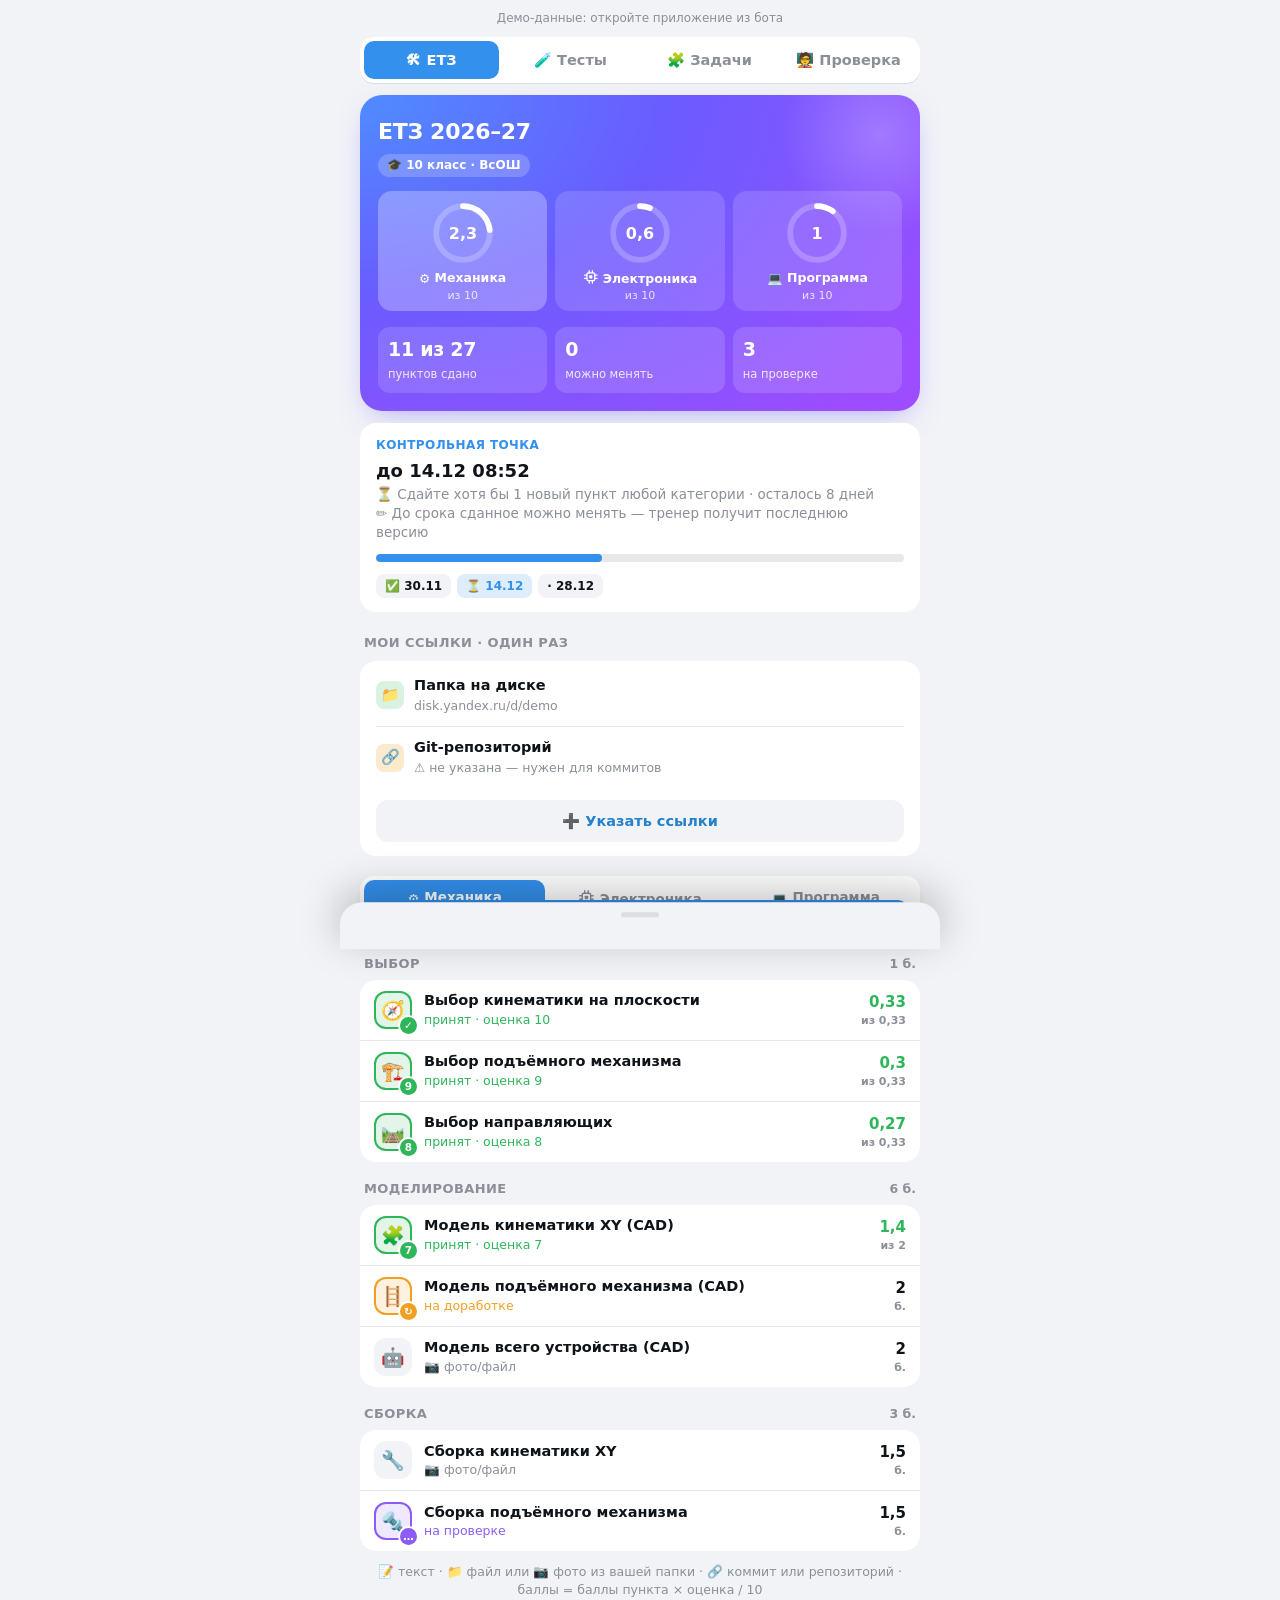
==== commit 7b0d78ee: "Показывать карточки ЕТЗ внутри мини-приложения" ====
--- a/docs/app/index.html
+++ b/docs/app/index.html
@@ -267,8 +267,10 @@
 }
 let data = null, zfail = false;
 const QS = new URLSearchParams(location.search);
+const fragment = new URLSearchParams(location.hash.slice(1));
+const compressed = fragment.get('z') || QS.get('z');
 try { if (QS.get('d')) data = decode(QS.get('d')); } catch (e) {}
-if (!data && QS.get('z')) { try { data = await decodeZ(QS.get('z')); } catch (e) { zfail = true; } }
+if (!data && compressed) { try { data = await decodeZ(compressed); } catch (e) { zfail = true; } }
 const DEMO_E = {"c":[["m","Механика",[["Выбор",10.0],["Моделирование",60.0],["Сборка",30.0]],"фото/файл"],["e","Электроника",[["Выбор",10.0],["Печатная плата",90.0]],"файл"],["p","Программа",[["Git",10.0],["Низкий уровень · микроконтроллер",15.0],["Верхний уровень · логика и перемещение шашек",40.0],["Камера · компьютерное зрение",35.0]],"файл"]],"i":[[101,0,0,"Выбор кинематики на плоскости","Какую кинематику выбрали (декартова, H-bot, CoreXY…) и почему",9,"t","",0.3333,0.3333,0.3333,"🧭"],[102,0,0,"Выбор подъёмного механизма","Чем поднимаете рабочий орган и почему",9,"t","",0.3333,0.3333,0.3333,"🏗️"],[103,0,0,"Выбор направляющих","Какие направляющие и почему",9,"t","",0.3333,0.3333,0.3333,"🛤️"],[104,0,1,"Модель кинематики XY (CAD)","Фото (скриншот) или файл модели из CAD",9,"f","",2.0,2.0,2.0,"🧩"],[105,0,1,"Модель подъёмного механизма (CAD)","Фото (скриншот) или файл модели из CAD",9,"f","",2.0,2.0,2.0,"🪜"],[106,0,1,"Модель всего устройства (CAD)","Фото (скриншот) или файл сборки всего устройства в CAD",9,"f","",2.0,2.0,2.0,"🤖"],[107,0,2,"Сборка кинематики XY","Фото или видео собранной кинематики",9,"f","",1.5,1.5,1.0,"🔧"],[108,0,2,"Сборка подъёмного механизма","Фото или видео собранного механизма",9,"f","",1.5,1.5,1.0,"🔩"],[109,0,2,"Поворот шашки на любой угол 0–360°","Видео: удерживаемая шашка поворачивается на заданный угол",11,"f","",0.0,0.0,1.0,"🔄"],[201,1,0,"Выбор устройства высокого уровня (ПК / микрокомпьютер)","Что будет обрабатывать изображение и почему",9,"t","",0.3333,0.3333,0.3333,"🖥️"],[202,1,0,"Выбор контроллера","Какой контроллер и почему",9,"t","",0.3333,0.3333,0.3333,"🎛️"],[203,1,0,"Выбор питания","Источник питания, напряжения, токи",9,"t","",0.3333,0.3333,0.3333,"🔋"],[204,1,1,"Структурная схема","Файл или скриншот схемы",9,"f","",1.0,1.0,1.0,"🗺️"],[205,1,1,"Принципиальная схема","Файл схемы из CAD",9,"f","",2.0,2.0,2.0,"✏️"],[206,1,1,"Разводка печатной платы","Файл платы или проекта из CAD",9,"f","",3.0,3.0,3.0,"🔀"],[207,1,1,"Монтаж платы","Видео: плата собрана и работает",9,"f","",2.0,2.0,2.0,"🪛"],[208,1,1,"Соблюдены требования к плате","Видео: разъёмы А (аналог.), Б (цифр.), В (UART) работают",9,"f","",1.0,1.0,1.0,"📋"],[301,2,0,"Git-репозиторий","Ссылка на репозиторий проекта (GitHub, GitLab…) с открытым доступом",9,"r","",1.0,1.0,1.0,"🌿"],[302,2,1,"Связь ПК и контроллера","Коммит с кодом связи; видео — по желанию",9,"fc","f",0.75,0.75,0.75,"📡"],[306,2,1,"Движение рабочего органа и подъёмного механизма","Коммит и видео движения",9,"fc","",0.75,0.75,0.75,"🦾"],[307,2,2,"Начальное положение шашек; захват, перенос, установка в клетку","Коммит и видео: шашка перенесена в заданную клетку",9,"fc","",1.7778,1.4545,1.4545,"♟️"],[308,2,2,"Задача с вводом параметров и выводом с ПК","Ввод номера задачи и клеток, вывод хода решения на ПК. Коммит и видео",9,"fc","",1.3333,1.0909,1.0909,"⌨️"],[309,2,2,"Стопка до 5 шашек","Коммит и видео: шашки ставятся друг на друга",9,"fc","",0.8889,0.7273,0.7273,"🥞"],[310,2,2,"Захват верхней шашки из стопки","Коммит и видео",10,"fc","",0.0,0.7273,0.7273,"🔝"],[303,2,3,"Цвета на изображении и их координаты","Коммит и фото/скриншот: найденные шашки и их координаты",9,"fc","",2.1,1.05,1.05,"🎨"],[304,2,3,"Определение листа на поле по меткам ArUco","Коммит и фото/скриншот: найденный лист операционного поля",9,"fc","",1.4,0.7,0.7,"📄"],[305,2,3,"Чтение маркеров на шашках (ArUco, AprilTag, QR)","Коммит и фото/скриншот: прочитанные маркеры",10,"fc","",0.0,0.7,0.7,"🏷️"],[311,2,3,"Графическая фигура на наклейке","Коммит и видео: распознана фигура на наклейке",10,"fc","",0.0,1.05,1.05,"🖼️"]]};   // справочник для демо (в боте он приходит в ссылке)
 const now = Date.now()/1000, D = 86400;
 let demo = false;
@@ -364,8 +366,26 @@
 }
 function linkBtn(box, items){
   const r = h('div', 'links');
-  items.filter(([, u]) => u).forEach(([t, u]) => { const b = h('button', '', t); b.onclick = () => inTg ? tg.openLink(u) : window.open(u, '_blank'); r.append(b); });
-  if (r.childNodes.length) box.append(r);
+  for (const [label, value] of items) {
+    if (!value) continue;
+    let url;
+    try { url = new URL(value); } catch (e) { continue; }
+    if (!['https:', 'http:'].includes(url.protocol)) continue;
+    const b = h('button', '', label + ' · ' + url.hostname);
+    b.title = url.href;
+    b.onclick = () => inTg ? tg.openLink(url.href) : window.open(url.href, '_blank', 'noopener');
+    r.append(b);
+  }
+  if (r.children.length) box.append(r);
+}
+
+function workContents(box, item, text, file, code){
+  if (text) {
+    const block = h('div', 'rtext');
+    block.append(h('div', 'k', 'Описание работы'), h('p', '', text));
+    box.append(block);
+  }
+  linkBtn(box, [['📁 Файл', file], [item && item.need.includes('r') ? '🔗 Репозиторий' : '🔗 Коммит', code]]);
 }
 const URL_RE = /^https?:\/\/\S+\.\S+$/i;
 
@@ -633,9 +653,14 @@
     if (fresh) return itemForm(b, it, d);
     const nd = R.nd ? 'до ' + dmhm(R.nd) : 'до срока ближайшей точки';
     b.append(h('div', 'shs', it.s.k === 'o' ? 'Сдан. Изменить можно ' + nd + ' — тренер получит последнюю версию.'
-      : it.s.k === 'r' ? 'Ждёт проверки. Можно доработать — новая версия уйдёт тренеру к следующей точке.'
-      : 'Принят. Можно доработать — новая версия уйдёт тренеру к следующей точке, а пока её не проверят, остаётся эта оценка.'));
-    const v = h('button', 'act alt', '📋 Посмотреть, что сдано'); v.onclick = () => openBot('rpview_' + it.id); b.append(v);
+      : it.s.k === 'r' ? 'Ждёт проверки. Можно доработать — новая версия сразу заменит непроверенную.'
+      : 'Принят. Можно доработать — новая версия сразу уйдёт тренеру на проверку, а пока её не проверят, остаётся эта оценка.'));
+    workContents(b, it, d.t, d.f, d.k);
+    if (d.tl || !d.v) {
+      const view = h('button', 'act alt', d.tl ? '📋 Длинное описание в чате' : '📋 Посмотреть, что сдано');
+      view.onclick = () => openBot('rpview_' + it.id);
+      b.append(view);
+    }
     const ed = h('button', 'act', it.s.k === 'o' ? '✏️ Изменить' : '✏️ Доработать');
     ed.onclick = () => { if (needKB()) return; ed.remove(); itemForm(b, it, d); };
     b.append(ed);
@@ -831,42 +856,82 @@
   const people = (C.u || []).map(x => ({id: x[0], name: x[1], gr: x[2] || 9, line: String(x[3] || ''), debt: x[4] | 0, off: x[5] === 0}));
   people.forEach(p => { p.P = catPoints(p.line, p.gr); p.wait = (p.line.match(/r/g) || []).length; p.fix = (p.line.match(/w/g) || []).length; });
   const byId = Object.fromEntries(people.map(p => [p.id, p]));
-  const pend = (C.p || []).map(x => ({rid: x[0], sid: x[1], iid: x[2], ver: x[3], sb: x[4], text: x[5], file: x[6], code: x[7], cut: !!x[8]}))
-    .map(p => Object.assign(p, {who: byId[p.sid] || {id: p.sid, name: 'Ученик', gr: 9}}));
+  const decodeWork = (x, who) => ({rid: x[0], sid: x[1], iid: x[2], ver: x[3], sb: x[4],
+    text: x[5], file: x[6], code: x[7], cut: !!x[8], state: stOf(x[9] || 'r'), comment: x[10],
+    who: who || byId[x[1]] || {id: x[1], name: 'Ученик', gr: 9}});
+  const pend = (C.p || []).map(x => decodeWork(x));
+  const works = new Map([...pend, ...(C.h || []).map(x => decodeWork(x))].map(p => [p.sid + ':' + p.iid, p]));
   const total = people.length + (C.m || 0), debtors = people.filter(p => p.debt && !p.off).length;
   const iname = id => (ITEM[id] || {t: 'Пункт ' + id}).t;
-
-  /* --- решение по пункту --- */
+  const refreshQueue = () => KB ? tg.sendData(JSON.stringify({a: 'upd'})) : openBot('app');
+  const requestWork = (sid, iid) => {
+    if (KB && (C.h || C.f)) {
+      haptic('medium');
+      tg.sendData(JSON.stringify(sid ? {a: 'rep', s: sid, i: iid} : {a: 'rep'}));
+    } else if (sid) openBot('rpo_' + sid + '_' + iid);
+    else openBot('rpnext');
+  };
+
+  /* --- карточка работы --- */
   function openReview(p){
     const it = ITEM[p.iid], pts = it ? ptsOf(it, p.who.gr) : 0;
-    sheet('Проверка', b => {
+    sheet(iname(p.iid), b => {
       b.append(h('div', 'sht', p.who.name + ' · ' + p.who.gr + ' кл.'));
-      if (it) b.append(withCat(h('div', 'shs'), E.cats[it.ci], E.cats[it.ci].t + ' · ' + (it.em ? it.em + ' ' : '') + it.t + ' · ' + fp(pts) + ' б.'));
-      b.append(h('div', 'shs', 'сдан ' + dmhm(p.sb) + (p.ver > 1 ? ' · исправление, версия ' + p.ver : '')));
+      if (it) b.append(withCat(h('div', 'shs'), E.cats[it.ci], E.cats[it.ci].t + ' · ' + fp(pts) + ' б.'));
+      const status = SK[p.state.k];
+      b.append(pill(status.t + (p.state.k === 'a' ? ' · ' + p.state.sc + '/10' : ''), status.c));
+      b.append(h('div', 'shs', 'Сдано ' + dmhm(p.sb) + (p.ver > 1 ? ' · версия ' + p.ver : '')));
       if (it && it.hint) b.append(h('div', 'shs', '🎯 ' + it.hint));
-      if (p.text || (it && it.need.includes('t'))) { const tx = h('div', 'rtext'); tx.append(h('div', 'k', it && it.need.includes('t') ? 'Текст' : 'Комментарий'), h('p', '', p.text || '—')); b.append(tx); }
-      linkBtn(b, [['📁 Файл', p.file], [it && it.need.includes('r') ? '🔗 Репозиторий' : '🔗 Коммит', p.code]]);
-      if (p.cut) { const full = h('button', 'act ghost', 'Текст обрезан — полностью в чате ›'); full.onclick = () => openBot('rpo_' + p.sid + '_' + p.iid); b.append(full); }
-      b.append(h('div', 'lbl2', 'Оценка 0–10 — обязательна при приёме'));
-      let score = null;
-      const hint = h('div', 'shs', 'Баллы ученика = ' + fp(pts) + ' × оценка / 10');
-      scorePicker(b, v => { score = v; hint.textContent = '= ' + fp(pts * v / 10) + ' из ' + fp(pts) + ' б.'; acc.textContent = '✅ Принять · ' + v; acc.classList.remove('dim'); });
-      b.append(hint);
-      const acc = h('button', 'act ok dim', '✅ Принять — выберите оценку'), rw = h('button', 'act warn', '🔄 На доработку');
-      acc.onclick = () => {
-        if (score == null) { haptic('heavy'); hint.textContent = '👆 Сначала выберите оценку'; hint.style.color = 'var(--bad)'; return; }
-        if (needKB()) return;
-        send({a: 'acc', r: p.rid, v: score}, 'принять с оценкой ' + score + ': ' + p.who.name + ', «' + iname(p.iid) + '»');
-      };
-      rw.onclick = () => openRework(p);
-      const r2 = h('div', 'row2'); r2.append(acc, rw); b.append(r2);
-      const card = h('button', 'act ghost', 'Открыть в чате'); card.onclick = () => openBot('rpo_' + p.sid + '_' + p.iid); b.append(card);
+      workContents(b, it, p.text, p.file, p.code);
+      if (p.comment) {
+        const comment = h('div', 'cmt');
+        comment.append(h('b', '', '💬 Проверяющий: '), p.comment);
+        b.append(comment);
+      }
+      if (p.cut && !C.f) {
+        const full = h('button', 'act alt', '📄 Загрузить полный текст');
+        full.onclick = () => requestWork(p.sid, p.iid);
+        b.append(full);
+      }
+      if (p.state.k === 'r') {
+        b.append(h('div', 'lbl2', 'Оценка 0–10 — обязательна при приёме'));
+        let score = null;
+        const hint = h('div', 'shs', 'Баллы ученика = ' + fp(pts) + ' × оценка / 10');
+        const acc = h('button', 'act ok dim', '✅ Принять — выберите оценку'), rw = h('button', 'act warn', '🔄 На доработку');
+        scorePicker(b, v => { score = v; hint.textContent = '= ' + fp(pts * v / 10) + ' из ' + fp(pts) + ' б.'; acc.textContent = '✅ Принять · ' + v; acc.classList.remove('dim'); });
+        b.append(hint);
+        acc.onclick = () => {
+          if (score == null) { haptic('heavy'); hint.textContent = '👆 Сначала выберите оценку'; hint.style.color = 'var(--bad)'; return; }
+          if (needKB()) return;
+          send({a: 'acc', r: p.rid, v: score}, 'принять с оценкой ' + score + ': ' + p.who.name + ', «' + iname(p.iid) + '»');
+        };
+        rw.onclick = () => openRework(p);
+        const actions = h('div', 'row2'); actions.append(acc, rw); b.append(actions);
+      } else if (p.state.k === 'a' && C.a && it) {
+        const change = h('button', 'act alt', '⭐ Изменить оценку');
+        change.onclick = () => openScore(p.who, it, p.state.sc, p);
+        b.append(change);
+      }
+      if (!C.f || C.f.photos || p.cut) {
+        const chat = h('button', 'act ghost', C.f && C.f.photos ? '📷 Фотографии в чате' : 'Открыть в чате');
+        chat.onclick = () => openBot('rpo_' + p.sid + '_' + p.iid);
+        b.append(chat);
+      }
     });
+  }
+  if (C.f) {
+    const [id, name, gr] = C.f.u;
+    const work = decodeWork(C.f.p, {id, name, gr});
+    const reopen = h('button', 'act', iname(work.iid)); reopen.onclick = () => openReview(work);
+    const queue = h('button', 'act alt', '🔄 Загрузить очередь'); queue.onclick = refreshQueue;
+    pane.append(reopen, queue);
+    openReview(work);
+    return;
   }
   function openRework(p){
     if (needKB()) return;
     sheet('На доработку', b => {
-      b.append(h('div', 'sht', p.who.name + ' · ' + iname(p.iid)), h('div', 'shs', 'Ученик получит комментарий и пришлёт новую версию. До неё — 0 баллов.'));
+      b.append(h('div', 'sht', p.who.name + ' · ' + iname(p.iid)), h('div', 'shs', 'Ученик получит комментарий и сможет сдать новую версию.'));
       const f = field('Что исправить', {multi: true, req: true, rows: 4, max: 1000, value: (load('rw_' + p.rid) || {}).c, ph: 'Комментарий для ученика'});
       f.inp.addEventListener('input', () => store('rw_' + p.rid, {c: f.inp.value}));
       b.append(f.w);
@@ -883,7 +948,7 @@
       b.append(go, back);
     });
   }
-  function openScore(p, it, sc){
+  function openScore(p, it, sc, work){
     if (needKB()) return;
     const pts = ptsOf(it, p.gr);
     sheet('Изменить оценку', b => {
@@ -895,7 +960,7 @@
       const go = h('button', 'act', '⭐ Выберите оценку');
       go.onclick = () => score == null ? haptic('heavy') : send({a: 'sc', s: p.id, i: it.id, v: score}, 'оценка ' + score + ': ' + p.name + ', «' + it.t + '»');
       b.append(go);
-      const card = h('button', 'act ghost', 'Открыть в чате'); card.onclick = () => openBot('rpo_' + p.id + '_' + it.id); b.append(card);
+      const back = h('button', 'act ghost', '← К работе'); back.onclick = () => openReview(work); b.append(back);
     });
   }
   function openStudent(p){
@@ -915,17 +980,19 @@
           const pt = h('div', 'pt', s.k === 'a' ? fp(pts * s.sc / 10) : fp(pts)); pt.append(h('small', '', s.k === 'a' ? 'из ' + fp(pts) : 'б.'));
           r.append(ic, tx, pt);
           r.onclick = () => {
-            const pp = s.k === 'r' && pend.find(x => x.sid === p.id && x.iid === it.id);
-            if (pp) return openReview(pp);
-            if (s.k === 'a' && C.a) return openScore(p, it, s.sc);
-            if (s.k !== 'n') return openBot('rpo_' + p.id + '_' + it.id);
-            haptic('light');
+            const work = works.get(p.id + ':' + it.id);
+            if (work) return openReview(work);
+            if (s.k !== 'n') return requestWork(p.id, it.id);
+            sheet(it.t, detail => {
+              detail.append(h('div', 'shs', 'Работа ещё не сдана'));
+              if (it.hint) detail.append(h('div', 'rtext', it.hint));
+            });
           };
           list.append(r);
         });
         b.append(list);
       });
-      const all = h('button', 'act alt', '👤 Все пункты в чате'); all.onclick = () => openBot('rpst_' + p.id); b.append(all);
+
     });
   }
   function openCp(id, ts){
@@ -949,9 +1016,10 @@
   /* --- шапка --- */
   const s = hero('chk', null, null, '🤖 ' + (C.g || 'ВсОШ'), 'Проверка ЕТЗ', null,
     [[String(total), plural(total, 'ученик', 'ученика', 'учеников')], [String(C.q || 0), 'ждут проверки'], [String(debtors), 'с долгом']]);
-  const go = h('button', 'act lt', pend.length ? '🔎 Проверить следующий (' + (C.q || pend.length) + ')' : C.q ? '🔎 Проверить в чате (' + C.q + ')' : '✅ Всё проверено');
-  go.onclick = () => pend.length ? openReview(pend[0]) : C.q ? openBot('rpnext') : haptic('light');
-  s.append(go); pane.append(s);
+  const go = h('button', 'act lt', pend.length ? '🔎 Проверить следующий (' + (C.q || pend.length) + ')' : C.q ? '🔎 Загрузить следующую работу (' + C.q + ')' : '✅ Всё проверено');
+  go.onclick = () => pend.length ? openReview(pend[0]) : C.q ? requestWork() : haptic('light');
+  const refresh = h('button', 'act lt', '🔄 Обновить очередь'); refresh.onclick = refreshQueue;
+  s.append(go, refresh); pane.append(s);
 
   /* --- ждут проверки --- */
   if (pend.length) {
@@ -972,7 +1040,7 @@
     };
     pend.slice(0, SHOW).forEach(p => list.append(item(p)));
     if (pend.length > SHOW) { const more = h('button', 'act alt', 'Показать ещё ' + (pend.length - SHOW)); more.onclick = () => { pend.slice(SHOW).forEach(p => list.insertBefore(item(p), more)); more.remove(); haptic('sel'); }; list.append(more); }
-    if (C.pm) list.append(h('div', 'sub', '…и ещё ' + C.pm + ' — появятся здесь, когда проверите эти (или «Проверить в чате»: /check)'));
+    if (C.pm) list.append(h('div', 'sub', 'Ещё ' + C.pm + ' в очереди. Откройте работу из карточки ученика или обновите список после проверки.'));
     pane.append(list);
   }
 
@@ -1154,7 +1222,7 @@
   }
   const p = load('pending');
   if (p) return showPending(p);
-  if (KB && data.t && Date.now() / 1000 - data.t > 3600) {  // кнопку бот обновляет только вместе с сообщением
+  if (KB && !(data.c && data.c.f) && data.t && Date.now() / 1000 - data.t > 3600) {  // кнопку бот обновляет только вместе с сообщением
     const b = h('div', 'banner fade'), t = h('div', 't'), go = h('button', 'act', 'Обновить');
     t.append(h('b', '', 'Данные на ' + dmhm(data.t)), ' — могли устареть.');
     go.onclick = () => { haptic('medium'); tg.sendData(JSON.stringify({a: 'upd'})); };
@@ -1176,6 +1244,7 @@
 
 /* ---------- вкладки ---------- */
 const hasC = !!data.c, hasJ = !!data.j;
+if (hasC && data.c.f) document.querySelector('#tabs').hidden = true;
 if (hasC) document.querySelector('#tabs button[data-t="c"]').hidden = false;
 if (hasJ) document.querySelector('#tabs button[data-t="j"]').hidden = false;
 let tab = data.r && data.r.x === 'reg' ? (hasC ? 'c' : hasJ ? 'j' : 'r') : 'r';
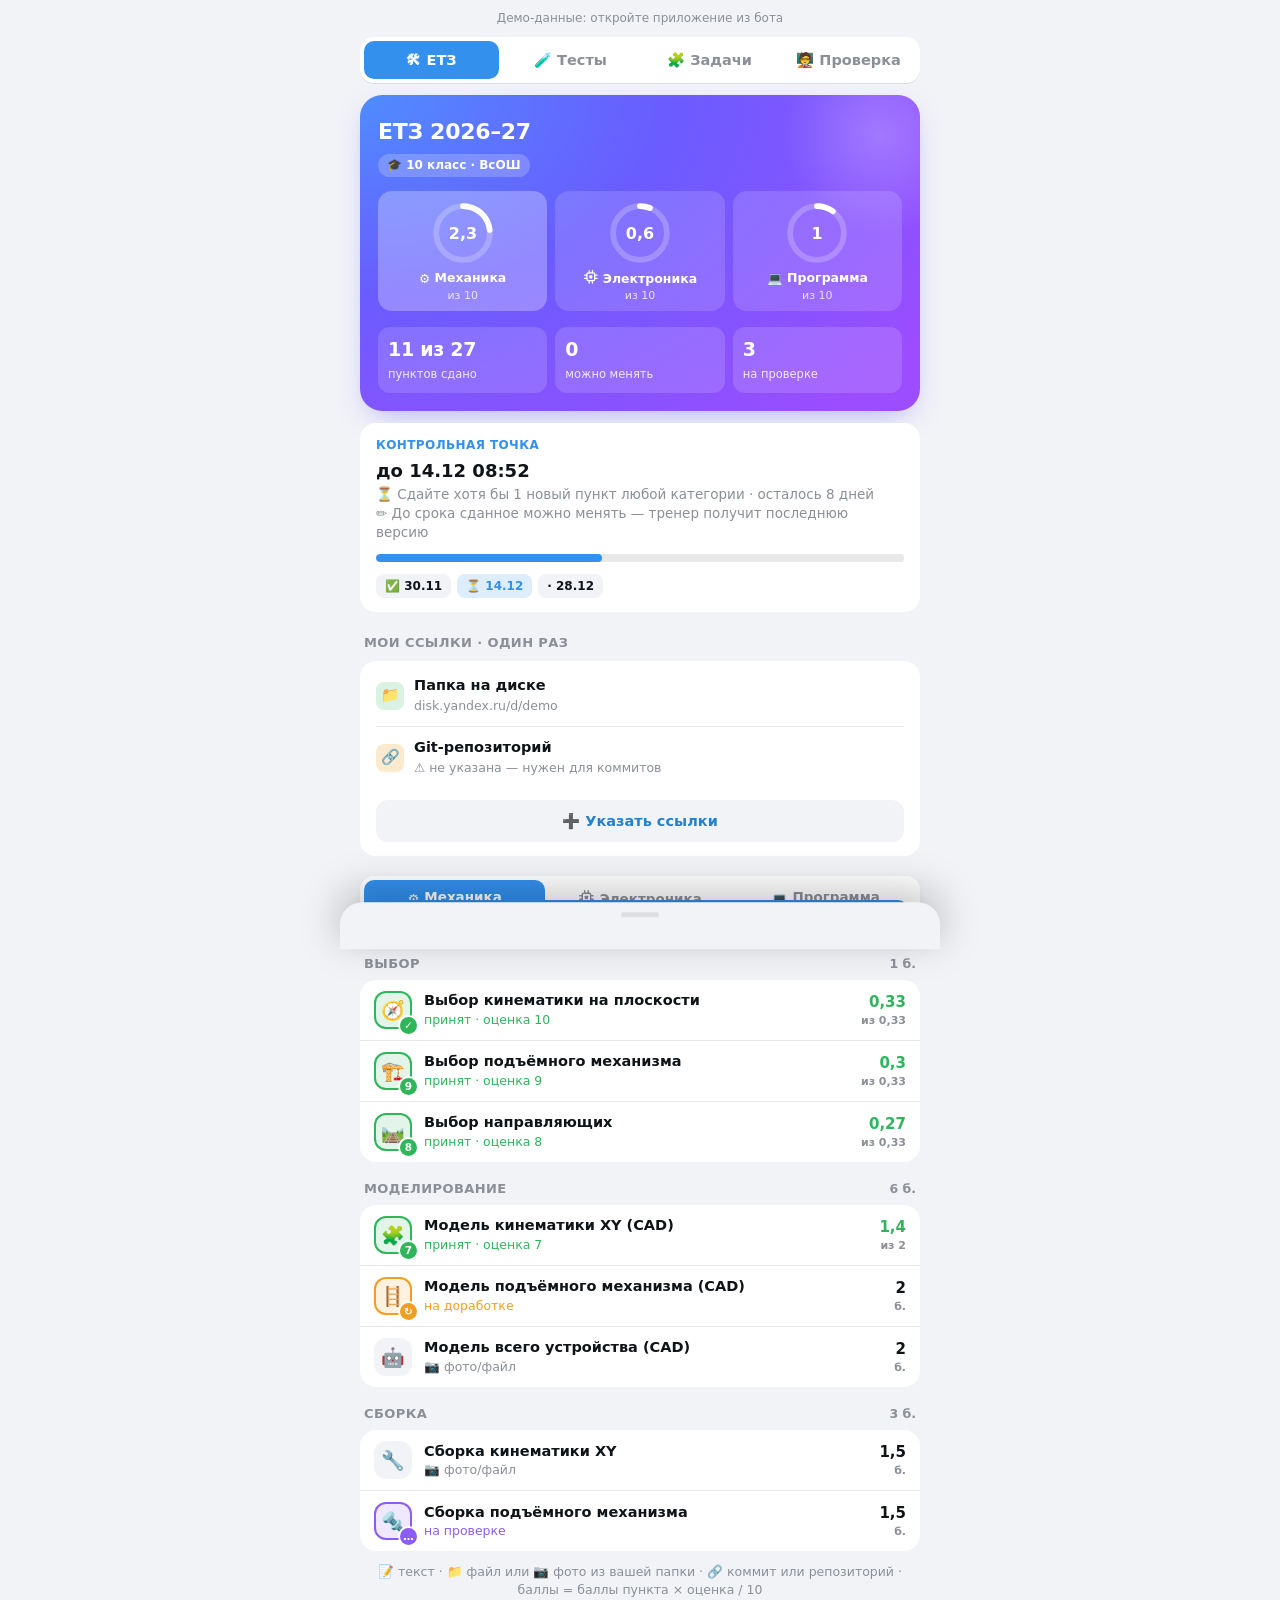
==== commit 08256394: "Проверять пункты ЕТЗ в открытом приложении" ====
--- a/docs/app/index.html
+++ b/docs/app/index.html
@@ -157,6 +157,8 @@
 .scores button.on{background:var(--ok);color:#fff}
 .rtext{background:var(--card);border-radius:12px;padding:10px 12px;margin-top:10px;font-size:14px;white-space:pre-wrap;word-break:break-word}
 .rtext .k{font-size:12px;font-weight:600;color:var(--hint);margin-top:8px}.rtext .k:first-child{margin-top:0}.rtext p{margin:2px 0 0}
+.review-photo{display:block;width:100%;max-height:65vh;object-fit:contain;margin-top:8px;border-radius:12px;background:var(--card)}
+.review-message{margin:10px 0;color:var(--text)}
 .links{display:flex;gap:8px;margin-top:10px}
 .links button{flex:1;min-width:0;border:0;border-radius:11px;padding:10px;background:var(--card);color:var(--link);font-weight:700;font-size:13.5px;white-space:nowrap;overflow:hidden;text-overflow:ellipsis}
 .qchips{display:flex;flex-wrap:wrap;gap:6px;margin-top:8px}
@@ -267,14 +269,45 @@
 }
 let data = null, zfail = false;
 const QS = new URLSearchParams(location.search);
+const liveReview = QS.get('review') === '1';
+let reviewError = '';
+async function reviewRequest(path = '', {action, photo = false} = {}){
+  if (!tg?.initData) throw new Error('Откройте «Проверка ЕТЗ» из личного чата с ботом.');
+  const timeout = new AbortController();
+  const timer = setTimeout(() => timeout.abort(), 20000);
+  try {
+    const headers = {'X-Telegram-Init-Data': tg.initData};
+    if (action) headers['Content-Type'] = 'application/json';
+    const res = await fetch('/api/review' + path, {headers, signal: timeout.signal, cache: 'no-store',
+      method: action ? 'POST' : 'GET', body: action ? JSON.stringify(action) : undefined});
+    if (photo && res.ok) return await res.blob();
+    const result = await res.json().catch(() => ({}));
+    if (res.ok && (result.c || result.work)) return result;
+    const err = new Error(result.error || 'Сервер проверки недоступен. Попробуйте ещё раз.');
+    err.summary = res.status === 409 ? result : null;
+    throw err;
+  } finally {
+    clearTimeout(timer);
+  }
+}
+function reviewErrorText(err){
+  return err instanceof TypeError || err.name === 'AbortError'
+    ? 'Связь прервалась. Обновите очередь, чтобы увидеть текущий статус.'
+    : err.message;
+}
 const fragment = new URLSearchParams(location.hash.slice(1));
 const compressed = fragment.get('z') || QS.get('z');
-try { if (QS.get('d')) data = decode(QS.get('d')); } catch (e) {}
-if (!data && compressed) { try { data = await decodeZ(compressed); } catch (e) { zfail = true; } }
+if (liveReview) {
+  if (inTg) tg.ready();
+  try { data = await reviewRequest(); } catch (e) { reviewError = reviewErrorText(e); }
+} else {
+  try { if (QS.get('d')) data = decode(QS.get('d')); } catch (e) {}
+  if (!data && compressed) { try { data = await decodeZ(compressed); } catch (e) { zfail = true; } }
+}
 const DEMO_E = {"c":[["m","Механика",[["Выбор",10.0],["Моделирование",60.0],["Сборка",30.0]],"фото/файл"],["e","Электроника",[["Выбор",10.0],["Печатная плата",90.0]],"файл"],["p","Программа",[["Git",10.0],["Низкий уровень · микроконтроллер",15.0],["Верхний уровень · логика и перемещение шашек",40.0],["Камера · компьютерное зрение",35.0]],"файл"]],"i":[[101,0,0,"Выбор кинематики на плоскости","Какую кинематику выбрали (декартова, H-bot, CoreXY…) и почему",9,"t","",0.3333,0.3333,0.3333,"🧭"],[102,0,0,"Выбор подъёмного механизма","Чем поднимаете рабочий орган и почему",9,"t","",0.3333,0.3333,0.3333,"🏗️"],[103,0,0,"Выбор направляющих","Какие направляющие и почему",9,"t","",0.3333,0.3333,0.3333,"🛤️"],[104,0,1,"Модель кинематики XY (CAD)","Фото (скриншот) или файл модели из CAD",9,"f","",2.0,2.0,2.0,"🧩"],[105,0,1,"Модель подъёмного механизма (CAD)","Фото (скриншот) или файл модели из CAD",9,"f","",2.0,2.0,2.0,"🪜"],[106,0,1,"Модель всего устройства (CAD)","Фото (скриншот) или файл сборки всего устройства в CAD",9,"f","",2.0,2.0,2.0,"🤖"],[107,0,2,"Сборка кинематики XY","Фото или видео собранной кинематики",9,"f","",1.5,1.5,1.0,"🔧"],[108,0,2,"Сборка подъёмного механизма","Фото или видео собранного механизма",9,"f","",1.5,1.5,1.0,"🔩"],[109,0,2,"Поворот шашки на любой угол 0–360°","Видео: удерживаемая шашка поворачивается на заданный угол",11,"f","",0.0,0.0,1.0,"🔄"],[201,1,0,"Выбор устройства высокого уровня (ПК / микрокомпьютер)","Что будет обрабатывать изображение и почему",9,"t","",0.3333,0.3333,0.3333,"🖥️"],[202,1,0,"Выбор контроллера","Какой контроллер и почему",9,"t","",0.3333,0.3333,0.3333,"🎛️"],[203,1,0,"Выбор питания","Источник питания, напряжения, токи",9,"t","",0.3333,0.3333,0.3333,"🔋"],[204,1,1,"Структурная схема","Файл или скриншот схемы",9,"f","",1.0,1.0,1.0,"🗺️"],[205,1,1,"Принципиальная схема","Файл схемы из CAD",9,"f","",2.0,2.0,2.0,"✏️"],[206,1,1,"Разводка печатной платы","Файл платы или проекта из CAD",9,"f","",3.0,3.0,3.0,"🔀"],[207,1,1,"Монтаж платы","Видео: плата собрана и работает",9,"f","",2.0,2.0,2.0,"🪛"],[208,1,1,"Соблюдены требования к плате","Видео: разъёмы А (аналог.), Б (цифр.), В (UART) работают",9,"f","",1.0,1.0,1.0,"📋"],[301,2,0,"Git-репозиторий","Ссылка на репозиторий проекта (GitHub, GitLab…) с открытым доступом",9,"r","",1.0,1.0,1.0,"🌿"],[302,2,1,"Связь ПК и контроллера","Коммит с кодом связи; видео — по желанию",9,"fc","f",0.75,0.75,0.75,"📡"],[306,2,1,"Движение рабочего органа и подъёмного механизма","Коммит и видео движения",9,"fc","",0.75,0.75,0.75,"🦾"],[307,2,2,"Начальное положение шашек; захват, перенос, установка в клетку","Коммит и видео: шашка перенесена в заданную клетку",9,"fc","",1.7778,1.4545,1.4545,"♟️"],[308,2,2,"Задача с вводом параметров и выводом с ПК","Ввод номера задачи и клеток, вывод хода решения на ПК. Коммит и видео",9,"fc","",1.3333,1.0909,1.0909,"⌨️"],[309,2,2,"Стопка до 5 шашек","Коммит и видео: шашки ставятся друг на друга",9,"fc","",0.8889,0.7273,0.7273,"🥞"],[310,2,2,"Захват верхней шашки из стопки","Коммит и видео",10,"fc","",0.0,0.7273,0.7273,"🔝"],[303,2,3,"Цвета на изображении и их координаты","Коммит и фото/скриншот: найденные шашки и их координаты",9,"fc","",2.1,1.05,1.05,"🎨"],[304,2,3,"Определение листа на поле по меткам ArUco","Коммит и фото/скриншот: найденный лист операционного поля",9,"fc","",1.4,0.7,0.7,"📄"],[305,2,3,"Чтение маркеров на шашках (ArUco, AprilTag, QR)","Коммит и фото/скриншот: прочитанные маркеры",10,"fc","",0.0,0.7,0.7,"🏷️"],[311,2,3,"Графическая фигура на наклейке","Коммит и видео: распознана фигура на наклейке",10,"fc","",0.0,1.05,1.05,"🖼️"]]};   // справочник для демо (в боте он приходит в ссылке)
 const now = Date.now()/1000, D = 86400;
 let demo = false;
-if (!data && !inTg) {
+if (!data && !inTg && !liveReview) {
   demo = true;
   data = {v:3, b:'', t:now, e:DEMO_E,
     r:{g:'ВсОШ', gr:10, s:'X987wnnrn' + 'X8nnrnnn' + 'Xr' + 'n'.repeat(9), l:['https://disk.yandex.ru/d/demo', ''],
@@ -323,7 +356,7 @@
 }
 /* открыто кнопкой меню — отправлять нельзя (Telegram): сразу к кнопке «📱 Приложение» под полем ввода */
 function needKB(){
-  if (!inTg || KB) return false;
+  if (liveReview || !inTg || KB) return false;
   tg.showPopup({title: 'Откройте кнопкой внизу', message: 'Сдавать и проверять можно только из кнопки «📱 Приложение» под полем ввода. Бот сейчас пришлёт её — нажмите и сделайте то же там.', buttons: [{type: 'ok'}]}, () => openBot('app'));
   return true;
 }
@@ -339,16 +372,29 @@
 
 /* ---------- панель снизу ---------- */
 const ov = $('ov'), sh = $('sh');
+let sheetVersion = 0, sheetBack = null;
+const sheetImages = new Set();
+function resetSheet(){
+  sheetVersion += 1;
+  sheetImages.forEach(url => URL.revokeObjectURL(url));
+  sheetImages.clear();
+}
+function backSheet(){ sheetBack?.(); }
 function closeSheet(){
+  resetSheet();
+  sheetBack = null;
   ov.classList.remove('on'); sh.classList.remove('on'); document.body.style.overflow = '';
-  if (inTg) { try { tg.BackButton.offClick(closeSheet); tg.BackButton.hide(); } catch (e) {} }
-}
-function sheet(title, build){
+  if (inTg) { try { tg.BackButton.offClick(backSheet); tg.BackButton.hide(); } catch (e) {} }
+}
+function sheet(title, build, back = closeSheet){
+  resetSheet();
+  sheetBack = back;
   sh.textContent = '';
   const hd = h('div', 'shh'), x = h('button', 'x', '✕'); x.onclick = closeSheet; hd.append(h('b', '', title), x); sh.append(hd);
   build(sh);
   sh.scrollTop = 0; ov.classList.add('on'); sh.classList.add('on'); document.body.style.overflow = 'hidden'; haptic('light');
-  if (inTg) { try { tg.BackButton.onClick(closeSheet); tg.BackButton.show(); } catch (e) {} }
+  if (inTg) { try { tg.BackButton.offClick(backSheet); tg.BackButton.onClick(backSheet); tg.BackButton.show(); } catch (e) {} }
+  return sheetVersion;
 }
 ov.onclick = closeSheet;
 function field(label, o){
@@ -433,12 +479,17 @@
 /* значок категории: у Электроники — нарисованная микросхема (такого эмодзи нет), у остальных — эмодзи */
 function catIco(c){ const e = h('span', 'cico'); if (c.em === 'chip') e.innerHTML = CHIP; else e.textContent = c.em; return e; }
 const withCat = (el, c, rest) => { el.append(catIco(c), ' ' + rest); return el; };
-const E = (function(e){
+function readCatalog(e){
   if (!e || !e.i) return null;
   return {cats: (e.c || []).map(([k, t, g, fl], i) => ({k, t, i, em: CATI[k] || '•', fl: fl || 'файл', groups: (g || []).map(([gt, sh]) => ({t: gt, sh}))})),
           items: e.i.map((x, n) => ({n, id: x[0], ci: x[1], gi: x[2], t: x[3], hint: x[4] || '', gr: x[5], need: x[6] || '', opt: x[7] || '', pts: [x[8] || 0, x[9] || 0, x[10] || 0], em: x[11] || ''}))};
-})(data.e);
-const ITEM = E ? Object.fromEntries(E.items.map(it => [it.id, it])) : {};
+}
+let E, ITEM;
+function updateCatalog(){
+  E = readCatalog(data.e);
+  ITEM = E ? Object.fromEntries(E.items.map(it => [it.id, it])) : {};
+}
+updateCatalog();
 const ptsOf = (it, gr) => it.pts[Math.min(2, Math.max(0, (gr || 9) - 9))] || 0;
 const fp = v => String(Math.round((v || 0) * 100) / 100).replace('.', ',');
 function stOf(ch){ ch = ch || 'n'; return ch === 'n' || ch === 'r' || ch === 'w' ? {k: ch, sc: null} : {k: 'a', sc: ch === 'X' ? 10 : +ch || 0}; }
@@ -839,6 +890,31 @@
 /* ---------- проверка (только тренерам) ---------- */
 const PAGE = 40;   // учеников за раз — длинный список дорисовывается кнопкой, чтобы не тормозило
 const REWORK_HINTS = ['Ссылка не открывается — откройте доступ', 'Файл не из вашей папки', 'Нет видео работы', 'Не тот коммит', 'Опишите подробнее', 'Не выполнено то, что требует пункт'];
+const checkList = {query: '', filter: 'all', shown: PAGE};
+let reviewBusy = false;
+function setReviewData(result){
+  data = result;
+  reviewError = '';
+  updateCatalog();
+}
+function openPhoto(button, work, number){
+  const version = sheetVersion;
+  button.disabled = true;
+  button.textContent = 'Загрузка фото…';
+  reviewRequest('/reports/' + work.rid + '/photos/' + number, {photo: true}).then(blob => {
+    if (version !== sheetVersion) return;
+    const url = URL.createObjectURL(blob), img = h('img', 'review-photo');
+    sheetImages.add(url);
+    img.alt = 'Фото ' + (number + 1) + ' к работе';
+    img.src = url;
+    button.replaceWith(img);
+  }).catch(err => {
+    if (version !== sheetVersion) return;
+    button.disabled = false;
+    button.textContent = 'Повторить загрузку фото ' + (number + 1);
+    notify(reviewErrorText(err));
+  });
+}
 function scorePicker(box, onPick){
   const g = h('div', 'scores');
   for (let n = 0; n <= 10; n++) {
@@ -848,13 +924,32 @@
   }
   box.append(g);
 }
-function renderCheck(){
+function renderCheck(selection){
   const pane = $('pane-c'), C = data.c;
-  if (!C) return;
   pane.textContent = '';
+  if (data.review) {
+    const go = h('button', 'act', '📋 Открыть проверку ЕТЗ');
+    go.onclick = () => openBot('review');
+    pane.append(go);
+    return;
+  }
+  if (!C) {
+    if (liveReview) {
+      empty(pane, '📋', 'Проверка ЕТЗ', reviewError);
+      const retry = h('button', 'act', 'Повторить загрузку');
+      retry.onclick = () => location.reload();
+      pane.append(retry);
+    }
+    return;
+  }
   if (!E) return empty(pane, '🗓️', 'Пункты ЕТЗ не загружены', 'Проверьте reports_etz.yaml и /reload_stages');
   const people = (C.u || []).map(x => ({id: x[0], name: x[1], gr: x[2] || 9, line: String(x[3] || ''), debt: x[4] | 0, off: x[5] === 0}));
-  people.forEach(p => { p.P = catPoints(p.line, p.gr); p.wait = (p.line.match(/r/g) || []).length; p.fix = (p.line.match(/w/g) || []).length; });
+  people.forEach(p => {
+    const scores = C.scores?.[p.id];
+    p.P = scores ? E.cats.map(c => scores[c.k] || 0) : catPoints(p.line, p.gr);
+    p.wait = (p.line.match(/r/g) || []).length;
+    p.fix = (p.line.match(/w/g) || []).length;
+  });
   const byId = Object.fromEntries(people.map(p => [p.id, p]));
   const decodeWork = (x, who) => ({rid: x[0], sid: x[1], iid: x[2], ver: x[3], sb: x[4],
     text: x[5], file: x[6], code: x[7], cut: !!x[8], state: stOf(x[9] || 'r'), comment: x[10],
@@ -863,7 +958,41 @@
   const works = new Map([...pend, ...(C.h || []).map(x => decodeWork(x))].map(p => [p.sid + ':' + p.iid, p]));
   const total = people.length + (C.m || 0), debtors = people.filter(p => p.debt && !p.off).length;
   const iname = id => (ITEM[id] || {t: 'Пункт ' + id}).t;
-  const refreshQueue = () => KB ? tg.sendData(JSON.stringify({a: 'upd'})) : openBot('app');
+  async function refreshQueue(){
+    if (!liveReview) return KB ? tg.sendData(JSON.stringify({a: 'upd'})) : openBot('app');
+    if (reviewBusy) return;
+    reviewBusy = true;
+    try { setReviewData(await reviewRequest()); renderCheck(); }
+    catch (err) { notify(reviewErrorText(err)); }
+    finally { reviewBusy = false; }
+  }
+  async function submitCheck(action, what, after, work){
+    if (!liveReview) return send(action, what, after);
+    if (reviewBusy) return;
+    reviewBusy = true;
+    const version = sheetVersion;
+    const enabled = [...sh.querySelectorAll('button:enabled, input:enabled, textarea:enabled')];
+    enabled.forEach(el => { el.disabled = true; });
+    try {
+      const result = await reviewRequest('/actions', {action});
+      if (after) after();
+      showReviewResult(result, what);
+    } catch (err) {
+      if (err.summary?.c) showReviewResult(err.summary, err.message);
+      else if (version === sheetVersion) notify(reviewErrorText(err));
+    } finally {
+      enabled.forEach(el => { el.disabled = false; });
+      reviewBusy = false;
+    }
+    function showReviewResult(result, message){
+      setReviewData(result);
+      if (version !== sheetVersion) return renderCheck();
+      if (work) return renderCheck({id: work.sid, message, scroll: work.returnScroll});
+      closeSheet();
+      renderCheck();
+      notify(message);
+    }
+  }
   const requestWork = (sid, iid) => {
     if (KB && (C.h || C.f)) {
       haptic('medium');
@@ -872,9 +1001,36 @@
     else openBot('rpnext');
   };
 
+  async function openLiveWork(who, iid, scroll = 0){
+    const back = () => openStudent(who, '', scroll);
+    const version = sheet(iname(iid), b => b.append(h('div', 'shs', 'Загружаем работу…')), back);
+    try {
+      const result = await reviewRequest('/students/' + who.id + '/items/' + iid);
+      if (version !== sheetVersion) return;
+      const work = decodeWork(result.work, who);
+      openReview(Object.assign(work, {problems: result.problems, photos: result.photos, returnScroll: scroll}));
+    } catch (err) {
+      if (version !== sheetVersion) return;
+      sheet(iname(iid), b => {
+        b.append(h('div', 'shs', reviewErrorText(err)));
+        const retry = h('button', 'act', 'Загрузить ещё раз');
+        retry.onclick = () => openLiveWork(who, iid, scroll);
+        b.append(retry, backButton('← К пунктам ученика', back));
+      }, back);
+    }
+  }
+
+  function backButton(text, back){
+    const button = h('button', 'act ghost', text);
+    button.onclick = back;
+    return button;
+  }
+
   /* --- карточка работы --- */
   function openReview(p){
+    if (p.cut) return notify('Обновите очередь, чтобы открыть полное описание работы.');
     const it = ITEM[p.iid], pts = it ? ptsOf(it, p.who.gr) : 0;
+    const back = () => openStudent(p.who, '', p.returnScroll);
     sheet(iname(p.iid), b => {
       b.append(h('div', 'sht', p.who.name + ' · ' + p.who.gr + ' кл.'));
       if (it) b.append(withCat(h('div', 'shs'), E.cats[it.ci], E.cats[it.ci].t + ' · ' + fp(pts) + ' б.'));
@@ -883,15 +1039,20 @@
       b.append(h('div', 'shs', 'Сдано ' + dmhm(p.sb) + (p.ver > 1 ? ' · версия ' + p.ver : '')));
       if (it && it.hint) b.append(h('div', 'shs', '🎯 ' + it.hint));
       workContents(b, it, p.text, p.file, p.code);
+      if (p.problems) {
+        const problems = h('div', 'rtext');
+        problems.append(h('div', 'k', 'Трудности'), h('p', '', p.problems));
+        b.append(problems);
+      }
+      for (let i = 0; i < (p.photos || 0); i++) {
+        const photo = h('button', 'act alt', '📷 Фото ' + (i + 1));
+        photo.onclick = () => openPhoto(photo, p, i);
+        b.append(photo);
+      }
       if (p.comment) {
         const comment = h('div', 'cmt');
         comment.append(h('b', '', '💬 Проверяющий: '), p.comment);
         b.append(comment);
-      }
-      if (p.cut && !C.f) {
-        const full = h('button', 'act alt', '📄 Загрузить полный текст');
-        full.onclick = () => requestWork(p.sid, p.iid);
-        b.append(full);
       }
       if (p.state.k === 'r') {
         b.append(h('div', 'lbl2', 'Оценка 0–10 — обязательна при приёме'));
@@ -903,7 +1064,7 @@
         acc.onclick = () => {
           if (score == null) { haptic('heavy'); hint.textContent = '👆 Сначала выберите оценку'; hint.style.color = 'var(--bad)'; return; }
           if (needKB()) return;
-          send({a: 'acc', r: p.rid, v: score}, 'принять с оценкой ' + score + ': ' + p.who.name + ', «' + iname(p.iid) + '»');
+          submitCheck({a: 'acc', r: p.rid, v: score}, 'Принято · ' + score + '/10', null, p);
         };
         rw.onclick = () => openRework(p);
         const actions = h('div', 'row2'); actions.append(acc, rw); b.append(actions);
@@ -912,12 +1073,13 @@
         change.onclick = () => openScore(p.who, it, p.state.sc, p);
         b.append(change);
       }
-      if (!C.f || C.f.photos || p.cut) {
+      if (liveReview) b.append(backButton('← К пунктам ученика', back));
+      else if (!C.f || C.f.photos) {
         const chat = h('button', 'act ghost', C.f && C.f.photos ? '📷 Фотографии в чате' : 'Открыть в чате');
         chat.onclick = () => openBot('rpo_' + p.sid + '_' + p.iid);
         b.append(chat);
       }
-    });
+    }, liveReview ? back : closeSheet);
   }
   if (C.f) {
     const [id, name, gr] = C.f.u;
@@ -942,11 +1104,11 @@
       go.onclick = () => {
         if (!f.val()) { f.err('Напишите, что исправить'); return haptic('heavy'); }
         if (f.val().length > 1000) { f.err('Слишком длинно — до 1000 символов'); return haptic('heavy'); }
-        send({a: 'rw', r: p.rid, c: f.val()}, 'на доработку: ' + p.who.name + ', «' + iname(p.iid) + '»', () => store('rw_' + p.rid, null));
+        submitCheck({a: 'rw', r: p.rid, c: f.val()}, 'Возвращено на доработку', () => store('rw_' + p.rid, null), p);
       };
       back.onclick = () => openReview(p);
       b.append(go, back);
-    });
+    }, liveReview ? () => openReview(p) : closeSheet);
   }
   function openScore(p, it, sc, work){
     if (needKB()) return;
@@ -958,13 +1120,20 @@
       scorePicker(b, v => { score = v; hint.textContent = '= ' + fp(pts * v / 10) + ' из ' + fp(pts) + ' б.'; go.textContent = '⭐ Поставить ' + v; });
       b.append(hint);
       const go = h('button', 'act', '⭐ Выберите оценку');
-      go.onclick = () => score == null ? haptic('heavy') : send({a: 'sc', s: p.id, i: it.id, v: score}, 'оценка ' + score + ': ' + p.name + ', «' + it.t + '»');
+      go.onclick = () => score == null ? haptic('heavy') : submitCheck(
+        {a: 'sc', s: p.id, i: it.id, v: score, ...(liveReview ? {r: work.rid} : {})},
+        'Оценка изменена · ' + score + '/10', null, work);
       b.append(go);
       const back = h('button', 'act ghost', '← К работе'); back.onclick = () => openReview(work); b.append(back);
-    });
-  }
-  function openStudent(p){
+    }, liveReview ? () => openReview(work) : closeSheet);
+  }
+  function openStudent(p, message, scroll = 0){
     sheet(p.name, b => {
+      if (message) {
+        const status = h('div', 'review-message', message);
+        status.setAttribute('role', 'status');
+        b.append(status);
+      }
       b.append(h('div', 'shs', p.gr + ' класс' + (p.off ? ' · не в группе' : '') + (p.debt ? ' · ⚠️ долг: ' + p.debt : '')));
       const rg = h('div', 'rings dark');
       E.cats.forEach((c, i) => { const x = h('div', 'rg'); x.append(ringSvg(p.P[i] / 10, fp(p.P[i]), 56), withCat(h('div', 'l'), c, c.t)); rg.append(x); });
@@ -980,13 +1149,15 @@
           const pt = h('div', 'pt', s.k === 'a' ? fp(pts * s.sc / 10) : fp(pts)); pt.append(h('small', '', s.k === 'a' ? 'из ' + fp(pts) : 'б.'));
           r.append(ic, tx, pt);
           r.onclick = () => {
+            if (liveReview && s.k !== 'n') return openLiveWork(p, it.id, sh.scrollTop);
             const work = works.get(p.id + ':' + it.id);
             if (work) return openReview(work);
             if (s.k !== 'n') return requestWork(p.id, it.id);
             sheet(it.t, detail => {
               detail.append(h('div', 'shs', 'Работа ещё не сдана'));
               if (it.hint) detail.append(h('div', 'rtext', it.hint));
-            });
+              if (liveReview) detail.append(backButton('← К пунктам ученика', () => openStudent(p, '', scroll)));
+            }, liveReview ? () => openStudent(p, '', scroll) : closeSheet);
           };
           list.append(r);
         });
@@ -994,6 +1165,7 @@
       });
 
     });
+    sh.scrollTop = message ? 0 : scroll;
   }
   function openCp(id, ts){
     if (needKB()) return;
@@ -1006,10 +1178,10 @@
       go.onclick = () => {
         const m = /^(\d{4})-(\d\d)-(\d\d)$/.exec(f.inp.value);
         if (!m) { f.err('Выберите дату'); return haptic('heavy'); }
-        send({a: 'cp', k: id || 0, d: m[3] + '.' + m[2] + '.' + m[1]}, 'контрольная точка ' + m[3] + '.' + m[2]);
+        submitCheck({a: 'cp', k: id || 0, d: m[3] + '.' + m[2] + '.' + m[1]}, 'Контрольная точка сохранена');
       };
       b.append(go);
-      if (id) { const del = h('button', 'act ghost', '🗑 Удалить точку'); del.onclick = () => send({a: 'cp', k: id, d: 'none'}, 'удалить точку ' + dm(ts)); b.append(del); }
+      if (id) { const del = h('button', 'act ghost', '🗑 Удалить точку'); del.onclick = () => submitCheck({a: 'cp', k: id, d: 'none'}, 'Контрольная точка удалена'); b.append(del); }
     });
   }
 
@@ -1017,8 +1189,9 @@
   const s = hero('chk', null, null, '🤖 ' + (C.g || 'ВсОШ'), 'Проверка ЕТЗ', null,
     [[String(total), plural(total, 'ученик', 'ученика', 'учеников')], [String(C.q || 0), 'ждут проверки'], [String(debtors), 'с долгом']]);
   const go = h('button', 'act lt', pend.length ? '🔎 Проверить следующий (' + (C.q || pend.length) + ')' : C.q ? '🔎 Загрузить следующую работу (' + C.q + ')' : '✅ Всё проверено');
-  go.onclick = () => pend.length ? openReview(pend[0]) : C.q ? requestWork() : haptic('light');
-  const refresh = h('button', 'act lt', '🔄 Обновить очередь'); refresh.onclick = refreshQueue;
+  const openQueued = p => liveReview ? openLiveWork(p.who, p.iid) : openReview(p);
+  go.onclick = () => pend.length ? openQueued(pend[0]) : C.q && !liveReview ? requestWork() : haptic('light');
+  const refresh = h('button', 'act lt', C.pa ? 'К началу очереди' : '🔄 Обновить очередь'); refresh.onclick = refreshQueue;
   s.append(go, refresh); pane.append(s);
 
   /* --- ждут проверки --- */
@@ -1035,12 +1208,18 @@
       const sub2 = h('div', 'sub', 'сдан ' + dmhm(p.sb) + (p.ver > 1 ? ' · исправление, версия ' + p.ver : '') + ' · ' + p.who.gr + ' кл.');
       el.append(r1, sub, sub2);
       if (p.text) el.append(h('div', 'ex', p.text));
-      el.onclick = () => openReview(p);
+      el.onclick = () => openQueued(p);
       return el;
     };
     pend.slice(0, SHOW).forEach(p => list.append(item(p)));
     if (pend.length > SHOW) { const more = h('button', 'act alt', 'Показать ещё ' + (pend.length - SHOW)); more.onclick = () => { pend.slice(SHOW).forEach(p => list.insertBefore(item(p), more)); more.remove(); haptic('sel'); }; list.append(more); }
-    if (C.pm) list.append(h('div', 'sub', 'Ещё ' + C.pm + ' в очереди. Откройте работу из карточки ученика или обновите список после проверки.'));
+    if (C.next && KB) {
+      const next = h('button', 'act alt', 'Следующая страница · ещё ' + C.pm);
+      next.onclick = () => { haptic('medium'); tg.sendData(JSON.stringify({a: 'queue', r: C.next})); };
+      list.append(next);
+    } else if (C.pm) {
+      list.append(h('div', 'sub', 'Ещё ' + C.pm + ' в очереди. Откройте работу из карточки ученика или обновите список после проверки.'));
+    }
     pane.append(list);
   }
 
@@ -1069,7 +1248,8 @@
   const sb = h('label', 'search fade'), inp = h('input'); inp.type = 'search'; inp.placeholder = 'Поиск по фамилии'; inp.autocomplete = 'off';
   sb.append(h('span', '', '🔍'), inp); pane.append(sb);
   const FL = [['all', 'Все'], ['r', '🕓 Ждут проверки'], ['w', '↻ Доработка'], ['d', '⚠️ Долг'], ['9', '9 кл'], ['10', '10 кл'], ['11', '11 кл']];
-  let filter = 'all', shown = PAGE;
+  let {filter, shown} = checkList;
+  inp.value = checkList.query;
   const chips = h('div', 'chips fade');
   FL.forEach(([k, t]) => { const b = h('button', k === filter ? 'on' : '', t); b.onclick = () => { filter = k; shown = PAGE; chips.querySelectorAll('button').forEach(x => x.classList.toggle('on', x === b)); haptic('sel'); draw(); }; chips.append(b); });
   pane.append(chips);
@@ -1094,6 +1274,7 @@
     return r;
   }
   function draw(){
+    Object.assign(checkList, {query: inp.value, filter, shown});
     const q = norm(inp.value);
     const list = people.filter(p => (!q || norm(p.name).includes(q)) && pass(p));
     const frag = document.createDocumentFragment();
@@ -1111,6 +1292,7 @@
   let tmr = 0;
   inp.oninput = () => { clearTimeout(tmr); tmr = setTimeout(() => { shown = PAGE; draw(); }, 120); };
   draw();
+  if (selection && byId[selection.id]) openStudent(byId[selection.id], selection.message, selection.scroll);
 }
 
 /* ---------- задачи с автопроверкой (tasks.app_part в боте) ---------- */
@@ -1240,16 +1422,18 @@
   b.append(t, go, x); $('banner').append(b);
 }
 
-renderReports(); renderTests(); renderJobs(); renderCheck(); renderPending();
+if (!liveReview) { renderReports(); renderTests(); renderJobs(); renderPending(); }
+renderCheck();
 
 /* ---------- вкладки ---------- */
-const hasC = !!data.c, hasJ = !!data.j;
-if (hasC && data.c.f) document.querySelector('#tabs').hidden = true;
+const hasC = liveReview || !!data.review || !!data.c, hasJ = !!data.j;
+if (liveReview || data.c?.f) document.querySelector('#tabs').hidden = true;
 if (hasC) document.querySelector('#tabs button[data-t="c"]').hidden = false;
 if (hasJ) document.querySelector('#tabs button[data-t="j"]').hidden = false;
 let tab = data.r && data.r.x === 'reg' ? (hasC ? 'c' : hasJ ? 'j' : 'r') : 'r';
 try { tab = localStorage.getItem('tab') || tab; } catch (e) {}
 if (QS.get('tab')) tab = QS.get('tab');
+if (liveReview) tab = 'c';
 function show(t){
   tab = t === 'k' ? 'k' : t === 'c' && hasC ? 'c' : t === 'j' && hasJ ? 'j' : 'r';
   document.querySelectorAll('#tabs button').forEach(b => b.classList.toggle('on', b.dataset.t === tab));
@@ -1260,12 +1444,12 @@
 document.querySelectorAll('#tabs button').forEach(b => b.onclick = () => { show(b.dataset.t); haptic('sel'); window.scrollTo(0, 0); });
 show(tab);
 
-if (!demo && inTg) {
+if (!demo && inTg && !liveReview) {
   const rb = h('button', 'act ghost', '🔄 Обновить данные');
   rb.onclick = () => KB ? tg.sendData(JSON.stringify({a: 'upd'})) : openBot('app');
   $('foot').before(rb);
 }
-$('foot').textContent = zfail ? '⚠️ Не удалось прочитать данные — обновите Telegram' : demo ? '' : data.t ? 'Данные на ' + dmhm(data.t) + ' · свежие приходят с сообщениями бота' : '';
+$('foot').textContent = zfail ? '⚠️ Не удалось прочитать данные — обновите Telegram' : demo || liveReview ? '' : data.t ? 'Данные на ' + dmhm(data.t) + ' · свежие приходят с сообщениями бота' : '';
 if (demo) $('demo').style.display = 'block';
 if (inTg) {
   tg.ready(); tg.expand();
